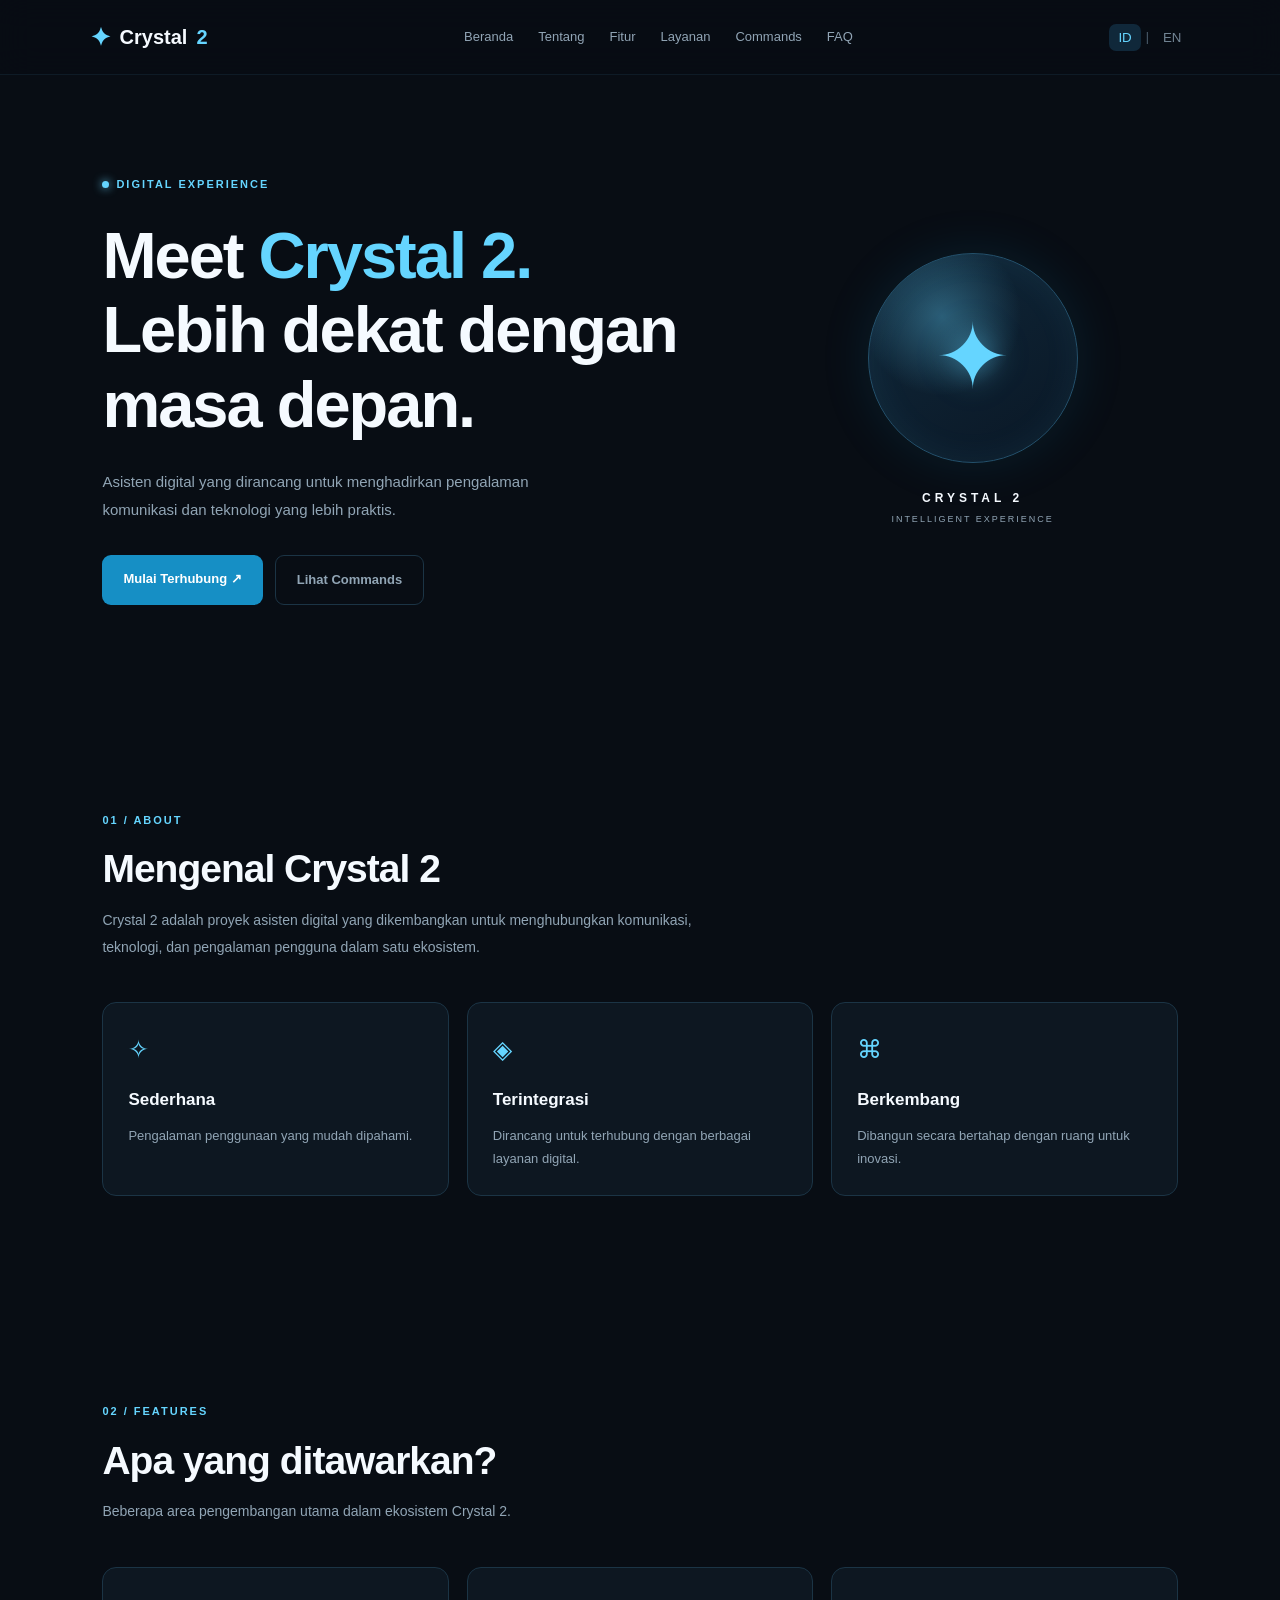
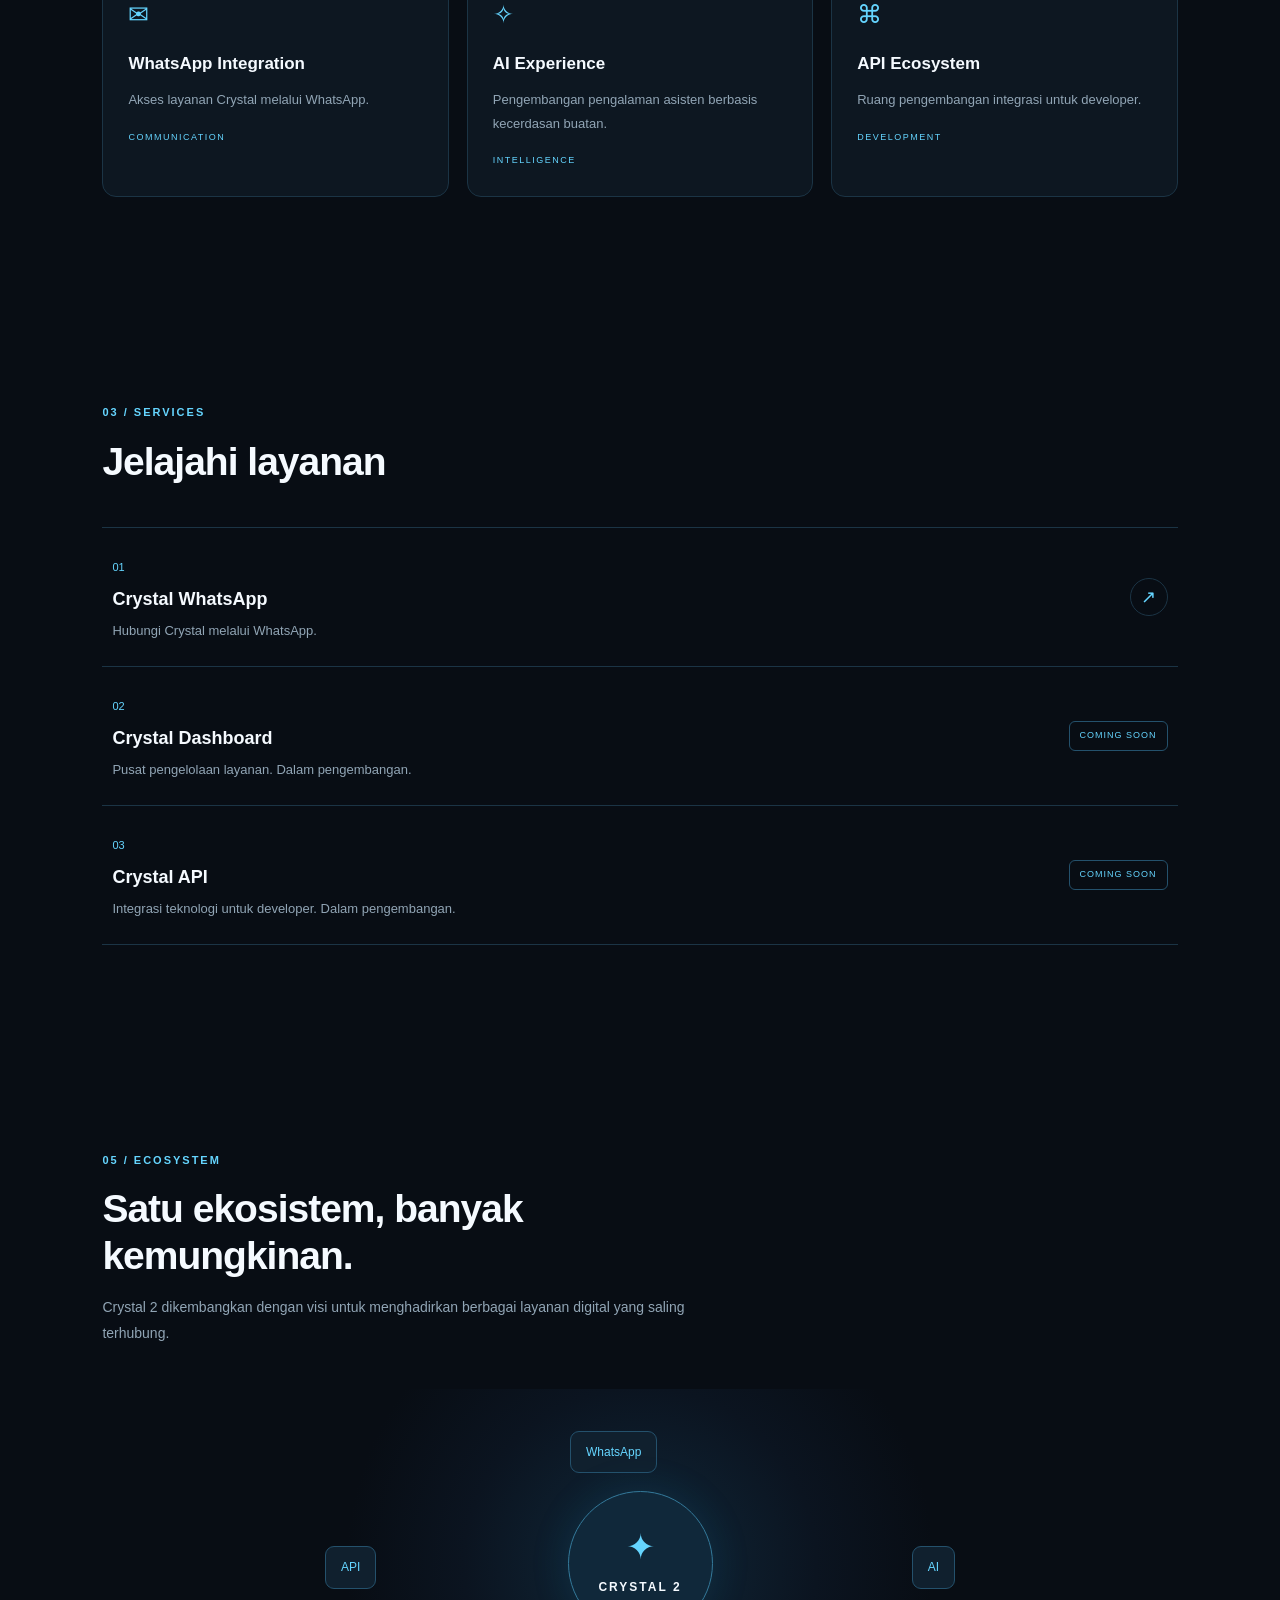
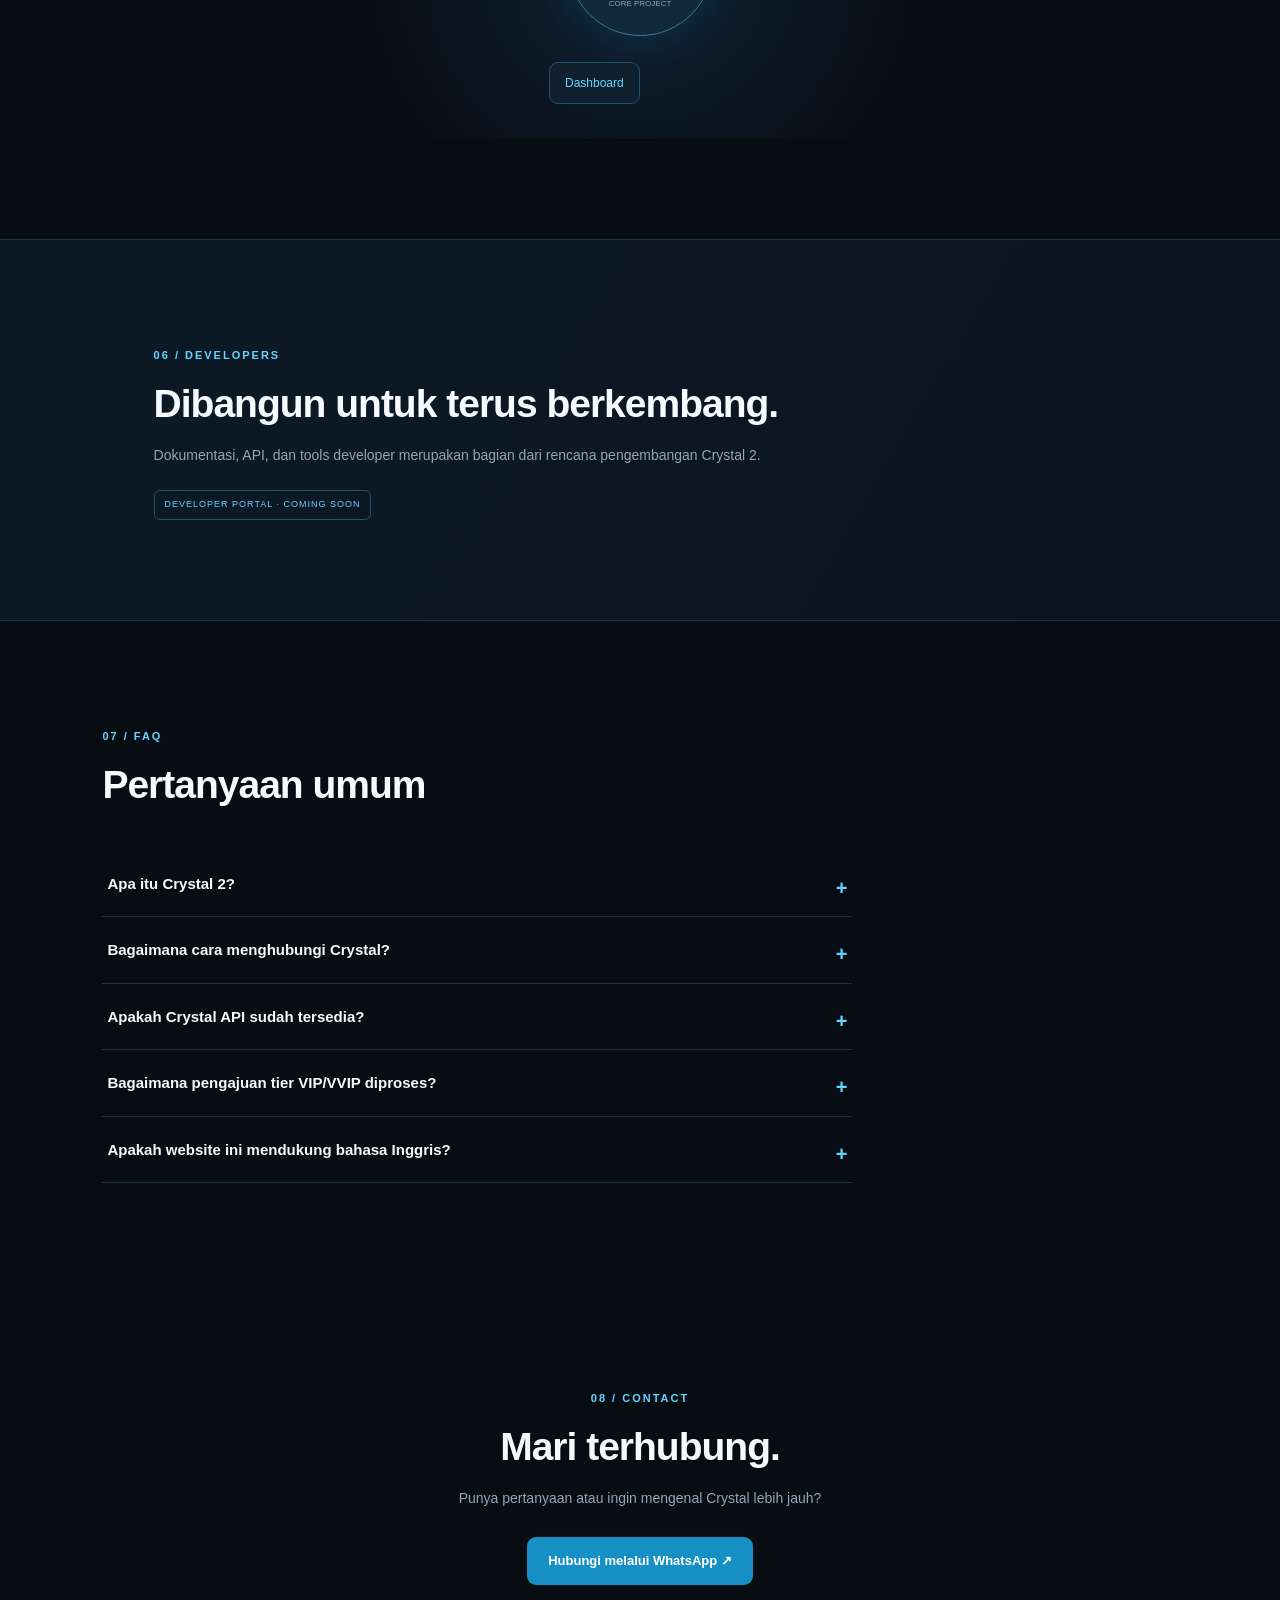
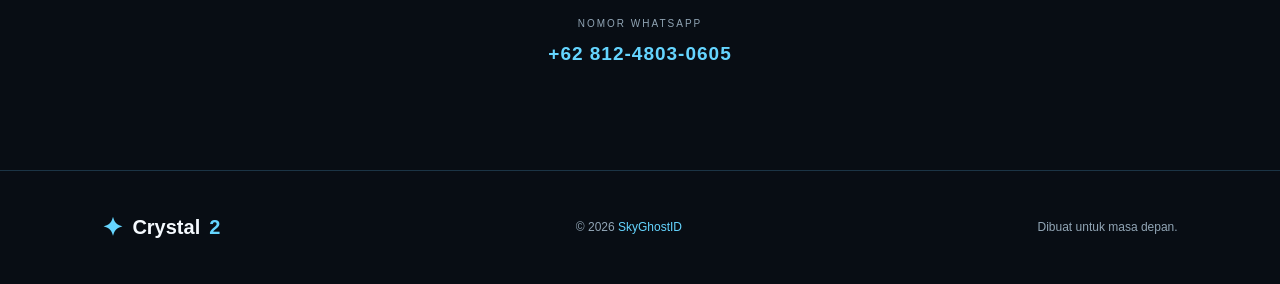
==== index.html @ eb474c0d "Update index.html" ====
<!DOCTYPE html>
<html lang="id">
<head>
  <meta charset="UTF-8">
  <meta name="viewport" content="width=device-width, initial-scale=1.0">
  <meta name="theme-color" content="#080d14">
  <title>Crystal 2 | Intelligent Digital Experience</title>
  <meta name="description" content="Crystal 2, your intelligent digital companion. Explore commands, services, and connect through WhatsApp.">
  <link rel="icon" href="favicon.ico">
  <link rel="stylesheet" href="style.css">
    <link rel="stylesheet" href="../style.css">
</head>
<body>
  <!-- NAVIGATION -->
  <header class="navbar">
    <a href="#home" class="brand">
      <span class="brand-icon">✦</span>
      Crystal<span class="blue">2</span>
    </a>

    <nav class="nav-links" id="navLinks">
      <a href="#home" data-id="Beranda" data-en="Home">Beranda</a>
      <a href="#about" data-id="Tentang" data-en="About">Tentang</a>
      <a href="#features" data-id="Fitur" data-en="Features">Fitur</a>
      <a href="#services" data-id="Layanan" data-en="Services">Layanan</a>
      <a href="/cc" data-id="Commands" data-en="Commands">Commands</a>
      <a href="#faq" data-id="FAQ" data-en="FAQ">FAQ</a>
    </nav>

    <div class="nav-actions">
      <div class="language" aria-label="Language selector">
        <button id="idBtn" class="active" onclick="setLanguage('id')">ID</button>
        <span>|</span>
        <button id="enBtn" onclick="setLanguage('en')">EN</button>
      </div>
      <button class="menu-toggle" id="menuToggle" aria-label="Toggle navigation" aria-expanded="false">☰</button>
    </div>
  </header>

  <main>
    <!-- HERO -->
    <section class="hero section" id="home">
      <div class="hero-content">
        <div class="eyebrow"><span class="pulse"></span>DIGITAL EXPERIENCE</div>
        <h1>Meet <span class="blue">Crystal 2.</span><br>
          <span data-id="Lebih dekat dengan masa depan." data-en="Closer to the future.">Lebih dekat dengan masa depan.</span>
        </h1>
        <p class="hero-description"
           data-id="Asisten digital yang dirancang untuk menghadirkan pengalaman komunikasi dan teknologi yang lebih praktis."
           data-en="A digital assistant designed to make communication and technology more accessible.">
          Asisten digital yang dirancang untuk menghadirkan pengalaman komunikasi dan teknologi yang lebih praktis.
        </p>
        <div class="hero-actions">
          <a href="https://wa.me/6281248030605" class="btn btn-primary" target="_blank" rel="noopener noreferrer"
             data-id="Mulai Terhubung ↗" data-en="Get Connected ↗">Mulai Terhubung ↗</a>
          <a href="/cc" class="btn btn-secondary" data-id="Lihat Commands" data-en="Explore Commands">Lihat Commands</a>
        </div>
      </div>
      <div class="hero-visual">
        <div class="crystal-orb"><span>✦</span></div>
        <div class="orb-label"><strong>CRYSTAL 2</strong><span>INTELLIGENT EXPERIENCE</span></div>
      </div>
    </section>

    <!-- ABOUT -->
    <section class="section" id="about">
      <div class="section-heading">
        <span class="eyebrow">01 / ABOUT</span>
        <h2 data-id="Mengenal Crystal 2" data-en="About Crystal 2">Mengenal Crystal 2</h2>
        <p data-id="Crystal 2 adalah proyek asisten digital yang dikembangkan untuk menghubungkan komunikasi, teknologi, dan pengalaman pengguna dalam satu ekosistem."
           data-en="Crystal 2 is a digital assistant project designed to connect communication, technology, and user experience in one ecosystem.">
          Crystal 2 adalah proyek asisten digital yang dikembangkan untuk menghubungkan komunikasi, teknologi, dan pengalaman pengguna dalam satu ekosistem.
        </p>
      </div>
      <div class="about-grid">
        <article class="info-card"><span class="card-icon">✧</span><h3 data-id="Sederhana" data-en="Simple">Sederhana</h3>
          <p data-id="Pengalaman penggunaan yang mudah dipahami." data-en="An experience that is easy to understand.">Pengalaman penggunaan yang mudah dipahami.</p></article>
        <article class="info-card"><span class="card-icon">◈</span><h3 data-id="Terintegrasi" data-en="Connected">Terintegrasi</h3>
          <p data-id="Dirancang untuk terhubung dengan berbagai layanan digital." data-en="Designed to connect with different digital services.">Dirancang untuk terhubung dengan berbagai layanan digital.</p></article>
        <article class="info-card"><span class="card-icon">⌘</span><h3 data-id="Berkembang" data-en="Evolving">Berkembang</h3>
          <p data-id="Dibangun secara bertahap dengan ruang untuk inovasi." data-en="Built progressively with room for innovation.">Dibangun secara bertahap dengan ruang untuk inovasi.</p></article>
      </div>
    </section>

    <!-- FEATURES -->
    <section class="section" id="features">
      <div class="section-heading">
        <span class="eyebrow">02 / FEATURES</span>
        <h2 data-id="Apa yang ditawarkan?" data-en="What does it offer?">Apa yang ditawarkan?</h2>
        <p data-id="Beberapa area pengembangan utama dalam ekosistem Crystal 2."
           data-en="The main development areas of the Crystal 2 ecosystem.">Beberapa area pengembangan utama dalam ekosistem Crystal 2.</p>
      </div>
      <div class="feature-grid">
        <article class="feature-card"><span class="card-icon">✉</span><h3>WhatsApp Integration</h3>
          <p data-id="Akses layanan Crystal melalui WhatsApp." data-en="Access Crystal services through WhatsApp.">Akses layanan Crystal melalui WhatsApp.</p><span class="tag">COMMUNICATION</span></article>
        <article class="feature-card"><span class="card-icon">✧</span><h3>AI Experience</h3>
          <p data-id="Pengembangan pengalaman asisten berbasis kecerdasan buatan."
             data-en="Development of AI-powered assistant experiences.">Pengembangan pengalaman asisten berbasis kecerdasan buatan.</p><span class="tag">INTELLIGENCE</span></article>
        <article class="feature-card"><span class="card-icon">⌘</span><h3>API Ecosystem</h3>
          <p data-id="Ruang pengembangan integrasi untuk developer." data-en="Integration development opportunities for developers.">Ruang pengembangan integrasi untuk developer.</p><span class="tag">DEVELOPMENT</span></article>
      </div>
    </section>

    <!-- SERVICES -->
    <section class="section" id="services">
      <div class="section-heading"><span class="eyebrow">03 / SERVICES</span>
        <h2 data-id="Jelajahi layanan" data-en="Explore services">Jelajahi layanan</h2></div>
      <div class="service-list">
        <article class="service-item"><div><span class="service-number">01</span><h3>Crystal WhatsApp</h3>
          <p data-id="Hubungi Crystal melalui WhatsApp." data-en="Connect with Crystal through WhatsApp.">Hubungi Crystal melalui WhatsApp.</p></div>
          <a href="https://wa.me/6281248030605" target="_blank" rel="noopener noreferrer" class="service-link" aria-label="Open WhatsApp">↗</a></article>
        <article class="service-item"><div><span class="service-number">02</span><h3>Crystal Dashboard</h3>
          <p data-id="Pusat pengelolaan layanan. Dalam pengembangan." data-en="A service management center. In development.">Pusat pengelolaan layanan. Dalam pengembangan.</p></div><span class="coming-soon">COMING SOON</span></article>
        <article class="service-item"><div><span class="service-number">03</span><h3>Crystal API</h3>
          <p data-id="Integrasi teknologi untuk developer. Dalam pengembangan." data-en="Technology integrations for developers. In development.">Integrasi teknologi untuk developer. Dalam pengembangan.</p></div><span class="coming-soon">COMING SOON</span></article>
      </div>
    </section>



    <!-- ECOSYSTEM -->
    <section class="section ecosystem" id="ecosystem">
      <div class="section-heading">
        <span class="eyebrow">05 / ECOSYSTEM</span>
        <h2 data-id="Satu ekosistem, banyak kemungkinan." data-en="One ecosystem, many possibilities.">Satu ekosistem, banyak kemungkinan.</h2>
        <p data-id="Crystal 2 dikembangkan dengan visi untuk menghadirkan berbagai layanan digital yang saling terhubung."
           data-en="Crystal 2 is being developed with a vision of bringing connected digital services together.">
          Crystal 2 dikembangkan dengan visi untuk menghadirkan berbagai layanan digital yang saling terhubung.
        </p>
      </div>
      <div class="ecosystem-panel">
        <div class="eco-center"><span>✦</span><strong>CRYSTAL 2</strong><small>CORE PROJECT</small></div>
        <div class="eco-node node-one">WhatsApp</div><div class="eco-node node-two">AI</div>
        <div class="eco-node node-three">Dashboard</div><div class="eco-node node-four">API</div>
      </div>
    </section>

    <!-- DEVELOPER -->
    <section class="section developer" id="developer">
      <div class="developer-content">
        <span class="eyebrow">06 / DEVELOPERS</span>
        <h2 data-id="Dibangun untuk terus berkembang." data-en="Built to keep evolving.">Dibangun untuk terus berkembang.</h2>
        <p data-id="Dokumentasi, API, dan tools developer merupakan bagian dari rencana pengembangan Crystal 2."
           data-en="Documentation, APIs, and developer tools are part of the Crystal 2 development roadmap.">
          Dokumentasi, API, dan tools developer merupakan bagian dari rencana pengembangan Crystal 2.
        </p>
        <span class="coming-soon">DEVELOPER PORTAL · COMING SOON</span>
      </div>
    </section>

    <!-- FAQ -->
    <section class="section" id="faq">
      <div class="section-heading"><span class="eyebrow">07 / FAQ</span>
        <h2 data-id="Pertanyaan umum" data-en="Frequently asked questions">Pertanyaan umum</h2></div>
      <div class="faq-list">
        <details class="faq-item"><summary data-id="Apa itu Crystal 2?" data-en="What is Crystal 2?">Apa itu Crystal 2?</summary>
          <p data-id="Crystal 2 adalah proyek asisten digital dan ekosistem teknologi yang sedang dikembangkan."
             data-en="Crystal 2 is a digital assistant and technology ecosystem project currently in development.">Crystal 2 adalah proyek asisten digital dan ekosistem teknologi yang sedang dikembangkan.</p></details>
        <details class="faq-item"><summary data-id="Bagaimana cara menghubungi Crystal?" data-en="How do I contact Crystal?">Bagaimana cara menghubungi Crystal?</summary>
          <p data-id="Kamu dapat menggunakan tombol WhatsApp pada halaman ini atau menghubungi nomor yang tersedia."
             data-en="You can use the WhatsApp button on this page or contact the number provided.">Kamu dapat menggunakan tombol WhatsApp pada halaman ini atau menghubungi nomor yang tersedia.</p></details>
        <details class="faq-item"><summary data-id="Apakah Crystal API sudah tersedia?" data-en="Is Crystal API available yet?">Apakah Crystal API sudah tersedia?</summary>
          <p data-id="Belum. API dan developer portal masih menjadi bagian dari roadmap pengembangan."
             data-en="Not yet. The API and developer portal are still part of the development roadmap.">Belum. API dan developer portal masih menjadi bagian dari roadmap pengembangan.</p></details>
        <details class="faq-item"><summary data-id="Bagaimana pengajuan tier VIP/VVIP diproses?" data-en="How are VIP/VVIP tier applications processed?">Bagaimana pengajuan tier VIP/VVIP diproses?</summary>
          <p data-id="Pengajuan akan menunggu tinjauan Owner. Persetujuan otomatis baru dapat digunakan setelah API dan ekosistem pembayaran tersedia dan terintegrasi."
             data-en="Applications wait for Owner review. Automatic approval can only be used once the API and payment ecosystem are available and integrated.">
            Pengajuan akan menunggu tinjauan Owner. Persetujuan otomatis baru dapat digunakan setelah API dan ekosistem pembayaran tersedia dan terintegrasi.</p></details>
        <details class="faq-item"><summary data-id="Apakah website ini mendukung bahasa Inggris?" data-en="Does this website support English?">Apakah website ini mendukung bahasa Inggris?</summary>
          <p data-id="Ya. Gunakan tombol ID dan EN di bagian navigasi untuk mengganti bahasa."
             data-en="Yes. Use the ID and EN buttons in the navigation to switch languages.">Ya. Gunakan tombol ID dan EN di bagian navigasi untuk mengganti bahasa.</p></details>
      </div>
    </section>

    <!-- CONTACT -->
    <section class="section contact" id="contact">
      <span class="eyebrow">08 / CONTACT</span>
      <h2 data-id="Mari terhubung." data-en="Let's connect.">Mari terhubung.</h2>
      <p data-id="Punya pertanyaan atau ingin mengenal Crystal lebih jauh?" data-en="Have questions or want to learn more about Crystal?">Punya pertanyaan atau ingin mengenal Crystal lebih jauh?</p>
      <a href="https://wa.me/6281248030605" class="btn btn-primary" target="_blank" rel="noopener noreferrer"
         data-id="Hubungi melalui WhatsApp ↗" data-en="Contact via WhatsApp ↗">Hubungi melalui WhatsApp ↗</a>
      <div class="contact-number"><small data-id="NOMOR WHATSAPP" data-en="WHATSAPP NUMBER">NOMOR WHATSAPP</small><strong>+62 812-4803-0605</strong></div>
    </section>
  </main>

  <!-- FOOTER -->
  <footer class="footer">
    <a href="#home" class="brand"><span class="brand-icon">✦</span>Crystal<span class="blue">2</span></a>
    <p>© 2026 <a href="https://hostinginzel.my.id" target="_blank" rel="noopener noreferrer">SkyGhostID</a></p>
    <span data-id="Dibuat untuk masa depan." data-en="Built for the future.">Dibuat untuk masa depan.</span>
  </footer>

  <div class="toast" id="copyToast" role="status" aria-live="polite"></div>
  <script src="script.js"></script>
  <script src="../script.js"></script>
</body>
</html>
---- style.css ----
:root {
  --bg: #080d14;
  --surface: #0d1721;
  --surface-light: #10283a;
  --blue: #65d5ff;
  --blue-main: #168fc5;
  --text: #f5faff;
  --muted: #91a5b5;
  --border: #1b3445;
}

* { margin: 0; padding: 0; box-sizing: border-box; scroll-behavior: smooth; }
body { font-family: Arial, sans-serif; background: var(--bg); color: var(--text); line-height: 1.7; }
a { color: inherit; text-decoration: none; }
button { font-family: inherit; }

/* NAVBAR */
.navbar { position: sticky; top: 0; z-index: 100; min-height: 75px; padding: 15px 7%; display: flex; align-items: center; justify-content: space-between; gap: 20px; background: rgba(8, 13, 20, .92); backdrop-filter: blur(16px); border-bottom: 1px solid rgba(101, 213, 255, .08); }
.brand { display: inline-flex; align-items: center; gap: 9px; font-size: 20px; font-weight: bold; white-space: nowrap; }
.brand-icon { color: var(--blue); font-size: 25px; }
.blue { color: var(--blue); }
.nav-links { display: flex; align-items: center; gap: 25px; }
.nav-links a { color: var(--muted); font-size: 13px; transition: .2s; }
.nav-links a:hover { color: var(--blue); }
.nav-actions { display: flex; align-items: center; gap: 15px; }
.language { display: flex; align-items: center; gap: 5px; color: #526575; font-size: 12px; }
.language button { border: 0; padding: 6px 9px; border-radius: 7px; background: transparent; color: #718493; cursor: pointer; }
.language button.active { background: var(--surface-light); color: var(--blue); }
.menu-toggle { display: none; border: 1px solid var(--border); background: var(--surface); color: var(--blue); padding: 7px 11px; border-radius: 8px; cursor: pointer; }

/* COMMON */
.section { padding: 100px 8%; max-width: 1400px; margin: auto; }
.eyebrow { color: var(--blue); font-size: 11px; font-weight: bold; letter-spacing: 2px; }
.section-heading { max-width: 650px; margin-bottom: 42px; }
.section-heading h2, .developer h2, .contact h2 { font-size: clamp(27px, 4vw, 39px); line-height: 1.2; margin: 14px 0; letter-spacing: -1px; }
.section-heading p, .developer p, .contact p { color: var(--muted); font-size: 14px; line-height: 1.9; }

/* HERO */
.hero { min-height: 620px; display: grid; grid-template-columns: 1.2fr .8fr; align-items: center; gap: 50px; }
.hero-content { max-width: 650px; }
.hero h1 { font-size: clamp(36px, 5.5vw, 65px); line-height: 1.15; letter-spacing: -2px; margin: 25px 0; }
.hero-description { color: var(--muted); font-size: 15px; max-width: 500px; line-height: 1.9; }
.pulse { display: inline-block; width: 7px; height: 7px; border-radius: 50%; background: var(--blue); margin-right: 7px; box-shadow: 0 0 10px var(--blue); }
.hero-actions { display: flex; flex-wrap: wrap; gap: 12px; margin-top: 30px; }
.btn { display: inline-block; padding: 13px 21px; border-radius: 9px; font-size: 13px; font-weight: bold; transition: .2s; text-align: center; }
.btn-primary { background: var(--blue-main); color: white; }
.btn-primary:hover { background: #20a9e5; transform: translateY(-2px); }
.btn-secondary { border: 1px solid var(--border); color: var(--muted); }
.btn-secondary:hover { border-color: var(--blue); color: var(--blue); }

/* HERO VISUAL */
.hero-visual { display: flex; flex-direction: column; align-items: center; justify-content: center; min-height: 340px; }
.crystal-orb { width: 210px; height: 210px; display: grid; place-items: center; border-radius: 50%; background: radial-gradient(circle at 35% 30%, #65d5ff55, transparent 40%), linear-gradient(145deg, #10283a, #0a1725); border: 1px solid #24516c; box-shadow: 0 0 50px #168fc522, inset 0 0 35px #65d5ff11; }
.crystal-orb span { color: var(--blue); font-size: 90px; text-shadow: 0 0 30px #65d5ff88; }
.orb-label { display: flex; flex-direction: column; text-align: center; margin-top: 25px; gap: 4px; }
.orb-label strong { letter-spacing: 4px; font-size: 12px; }
.orb-label span { color: var(--muted); font-size: 9px; letter-spacing: 2px; }

/* CARDS */
.about-grid, .feature-grid { display: grid; grid-template-columns: repeat(3, 1fr); gap: 18px; }
.info-card, .feature-card { background: var(--surface); border: 1px solid var(--border); border-radius: 14px; padding: 25px; transition: .25s; }
.info-card:hover, .feature-card:hover { transform: translateY(-4px); border-color: #34799a; }
.card-icon { display: inline-block; color: var(--blue); font-size: 25px; margin-bottom: 15px; }
.info-card h3, .feature-card h3 { font-size: 17px; margin-bottom: 9px; }
.info-card p, .feature-card p { color: var(--muted); font-size: 13px; line-height: 1.8; }
.tag { display: inline-block; margin-top: 18px; color: var(--blue); font-size: 9px; letter-spacing: 1.5px; }

/* SERVICES */
.service-list { border-top: 1px solid var(--border); }
.service-item { display: flex; justify-content: space-between; align-items: center; gap: 20px; padding: 24px 10px; border-bottom: 1px solid var(--border); }
.service-number { color: var(--blue); font-size: 11px; }
.service-item h3 { font-size: 18px; margin: 5px 0; }
.service-item p { color: var(--muted); font-size: 13px; }
.service-link { width: 38px; height: 38px; display: grid; place-items: center; border: 1px solid var(--border); border-radius: 50%; color: var(--blue); font-size: 18px; }
.coming-soon { color: var(--blue); border: 1px solid #24516c; border-radius: 6px; padding: 6px 10px; font-size: 9px; letter-spacing: 1px; white-space: nowrap; }

/* ECOSYSTEM */
.ecosystem-panel { position: relative; min-height: 350px; max-width: 700px; margin: 0 auto; display: flex; align-items: center; justify-content: center; background: radial-gradient(circle, #10283a 0%, #0b1420 45%, transparent 75%); }
.eco-center { width: 145px; height: 145px; border-radius: 50%; border: 1px solid #34799a; background: #10283a; display: flex; align-items: center; justify-content: center; flex-direction: column; box-shadow: 0 0 40px #168fc522; z-index: 2; }
.eco-center span { color: var(--blue); font-size: 35px; }
.eco-center strong { font-size: 12px; letter-spacing: 2px; }
.eco-center small { font-size: 8px; color: var(--muted); }
.eco-node { position: absolute; background: #10202e; border: 1px solid #24516c; color: var(--blue); border-radius: 9px; padding: 10px 15px; font-size: 12px; }
.node-one { top: 12%; left: 40%; } .node-two { top: 45%; right: 5%; } .node-three { bottom: 10%; left: 37%; } .node-four { top: 45%; left: 5%; }

/* DEVELOPER */
.developer { background: linear-gradient(120deg, #0d1a26, #0b1420); border-top: 1px solid var(--border); border-bottom: 1px solid var(--border); max-width: none; padding-left: 12%; padding-right: 12%; }
.developer-content { max-width: 650px; }
.developer .coming-soon { display: inline-block; margin-top: 22px; }

/* FAQ */
.faq-list { max-width: 750px; }
.faq-item { border-bottom: 1px solid var(--border); padding: 20px 5px; }
.faq-item summary { cursor: pointer; font-size: 15px; font-weight: bold; list-style: none; }
.faq-item summary::-webkit-details-marker { display: none; }
.faq-item summary::after { content: "+"; float: right; color: var(--blue); font-size: 20px; }
.faq-item[open] summary::after { content: "−"; }
.faq-item p { color: var(--muted); font-size: 13px; line-height: 1.8; padding-top: 15px; }

/* CONTACT */
.contact { text-align: center; max-width: 750px; }
.contact p { margin-bottom: 25px; }
.contact-number { display: flex; flex-direction: column; gap: 6px; margin-top: 30px; }
.contact-number small { color: var(--muted); font-size: 10px; letter-spacing: 2px; }
.contact-number strong { color: var(--blue); font-size: 19px; letter-spacing: 1px; }

/* FOOTER */
.footer { padding: 35px 8%; border-top: 1px solid var(--border); display: flex; align-items: center; justify-content: space-between; gap: 20px; flex-wrap: wrap; }
.footer p, .footer > span { color: var(--muted); font-size: 12px; }
.footer p a { color: var(--blue); }

/* RESPONSIVE */
@media (max-width: 850px) {
  .navbar { padding: 15px 5%; }
  .nav-links { gap: 13px; }
  .nav-links a { font-size: 11px; }
  .hero { gap: 20px; }
}
@media (max-width: 680px) {
  .navbar { min-height: 68px; }
  .menu-toggle { display: block; }
  .nav-links { display: none; position: absolute; top: 68px; left: 0; right: 0; padding: 20px 7%; flex-direction: column; align-items: flex-start; background: #0b1420; border-bottom: 1px solid var(--border); }
  .nav-links.open { display: flex; }
  .nav-links a { font-size: 14px; width: 100%; padding: 7px 0; }
  .hero { grid-template-columns: 1fr; padding-top: 75px; text-align: center; }
  .hero-description { margin: auto; }
  .hero-actions { justify-content: center; }
  .hero-visual { min-height: 260px; }
  .crystal-orb { width: 160px; height: 160px; }
  .crystal-orb span { font-size: 70px; }
  .section { padding: 75px 7%; }
  .about-grid, .feature-grid { grid-template-columns: 1fr; }
  .ecosystem-panel { min-height: 310px; }
  .node-one { top: 8%; left: 34%; } .node-two { right: 0; } .node-three { bottom: 8%; left: 30%; } .node-four { left: 0; }
  .developer { padding-left: 7%; padding-right: 7%; }
  .footer { justify-content: center; text-align: center; flex-direction: column; }
}
@media (max-width: 380px) {
  .brand { font-size: 17px; }
  .language button { padding: 5px; }
  .nav-actions { gap: 8px; }
  .eco-node { font-size: 10px; padding: 8px; }
}


/* COMMAND CENTER */
.commands-section {
  border-top: 1px solid rgba(101, 213, 255, .06);
}

.command-intro {
  display: flex;
  align-items: center;
  justify-content: space-between;
  gap: 24px;
  padding: 28px;
  margin-bottom: 24px;
  border: 1px solid #24516c;
  border-radius: 16px;
  background: radial-gradient(circle at 90% 10%, #168fc522, transparent 38%), var(--surface);
}

.command-kicker,
.command-category {
  color: var(--blue);
  font-size: 9px;
  font-weight: bold;
  letter-spacing: 1.7px;
}

.command-intro h3 {
  font-size: 22px;
  margin: 8px 0;
}

.command-intro p {
  color: var(--muted);
  font-size: 13px;
  max-width: 620px;
}

.copy-command {
  display: inline-flex;
  align-items: center;
  justify-content: center;
  gap: 10px;
  flex-shrink: 0;
  padding: 9px 12px;
  border: 1px solid #24516c;
  border-radius: 8px;
  background: #10283a;
  color: var(--blue);
  font-size: 11px;
  cursor: pointer;
  transition: .2s;
}

.copy-command:hover {
  border-color: var(--blue);
  background: #15364c;
}

.copy-command code {
  color: var(--text);
  font-size: 13px;
}

.command-toolbar {
  display: flex;
  align-items: center;
  justify-content: space-between;
  gap: 18px;
  margin-bottom: 22px;
}

.command-filters {
  display: flex;
  flex-wrap: wrap;
  gap: 8px;
}

.filter-btn {
  padding: 8px 13px;
  border: 1px solid var(--border);
  border-radius: 20px;
  background: transparent;
  color: var(--muted);
  font-size: 11px;
  cursor: pointer;
  transition: .2s;
}

.filter-btn:hover,
.filter-btn.active {
  border-color: #34799a;
  background: #10283a;
  color: var(--blue);
}

.command-search input {
  width: 205px;
  padding: 10px 13px;
  border: 1px solid var(--border);
  border-radius: 9px;
  outline: none;
  background: var(--surface);
  color: var(--text);
  font: inherit;
  font-size: 12px;
}

.command-search input:focus {
  border-color: var(--blue-main);
}

.command-search input::placeholder {
  color: #718493;
}

.command-grid {
  display: grid;
  grid-template-columns: repeat(2, minmax(0, 1fr));
  gap: 18px;
}

.command-card {
  min-width: 0;
  padding: 23px;
  border: 1px solid var(--border);
  border-radius: 14px;
  background: var(--surface);
  transition: .2s;
}

.command-card:hover {
  border-color: #34799a;
  transform: translateY(-3px);
}

.command-card[hidden] {
  display: none !important;
}

.command-card-top {
  display: flex;
  align-items: center;
  justify-content: space-between;
  margin-bottom: 12px;
}

.command-symbol {
  color: var(--blue);
  font-size: 22px;
}

.command-card h3 {
  margin-bottom: 7px;
  font-size: 17px;
}

.command-card > p {
  min-height: 44px;
  color: var(--muted);
  font-size: 12px;
  line-height: 1.8;
}

.command-list {
  display: grid;
  gap: 7px;
  margin-top: 18px;
}

.command-line {
  display: flex;
  align-items: center;
  justify-content: space-between;
  gap: 10px;
  padding: 8px 10px;
  border: 1px solid rgba(101, 213, 255, .08);
  border-radius: 7px;
  background: #09121b;
}

.command-line code {
  min-width: 0;
  overflow-wrap: anywhere;
  color: #d9f5ff;
  font-size: 11px;
}

.command-line .copy-command {
  padding: 5px 8px;
  font-size: 10px;
}

.approval-note {
  margin-top: 18px;
  padding: 14px;
  border: 1px solid #24516c;
  border-radius: 9px;
  background: #0b1d2b;
}

.approval-note strong {
  color: var(--blue);
  font-size: 12px;
}

.approval-note p,
.command-footnote {
  display: block;
  margin-top: 6px;
  color: var(--muted);
  font-size: 11px;
  line-height: 1.8;
}

.status-pills {
  display: flex;
  flex-wrap: wrap;
  gap: 6px;
  margin-top: 11px;
}

.status-pills span {
  padding: 4px 7px;
  border: 1px solid var(--border);
  border-radius: 5px;
  color: #b8d7e6;
  font-size: 8px;
  letter-spacing: 1px;
}

.text-link {
  display: inline-block;
  margin-top: 17px;
  color: var(--blue);
  font-size: 11px;
}

.no-results {
  padding: 25px;
  color: var(--muted);
  text-align: center;
}

.no-results[hidden] {
  display: none;
}

.command-disclaimer {
  display: flex;
  align-items: flex-start;
  gap: 10px;
  max-width: 850px;
  margin: 24px auto 0;
  padding: 14px 16px;
  border: 1px solid var(--border);
  border-radius: 9px;
  background: rgba(13, 23, 33, .7);
}

.command-disclaimer .pulse {
  flex-shrink: 0;
  margin-top: 7px;
}

.command-disclaimer p {
  color: var(--muted);
  font-size: 11px;
  line-height: 1.8;
}

.toast {
  position: fixed;
  z-index: 200;
  left: 50%;
  bottom: 24px;
  max-width: calc(100% - 32px);
  padding: 11px 16px;
  border: 1px solid #34799a;
  border-radius: 9px;
  background: #10283a;
  color: var(--text);
  font-size: 12px;
  opacity: 0;
  pointer-events: none;
  transform: translate(-50%, 12px);
  transition: .2s;
}

.toast.show {
  opacity: 1;
  transform: translate(-50%, 0);
}

.sr-only {
  position: absolute;
  width: 1px;
  height: 1px;
  padding: 0;
  margin: -1px;
  overflow: hidden;
  clip: rect(0, 0, 0, 0);
  white-space: nowrap;
  border: 0;
}

/* RESPONSIVE COMMAND CENTER */
@media (max-width: 850px) {
  .command-toolbar {
    align-items: flex-start;
    flex-direction: column;
  }

  .command-search,
  .command-search input {
    width: 100%;
  }
}

@media (max-width: 680px) {
  .command-intro {
    align-items: flex-start;
    flex-direction: column;
    padding: 21px;
  }

  .command-grid {
    grid-template-columns: 1fr;
  }

  .command-card > p {
    min-height: 0;
  }

  .command-filters {
    gap: 6px;
  }

  .filter-btn {
    padding: 7px 10px;
  }
}

@media (prefers-reduced-motion: reduce) {
  *,
  *::before,
  *::after {
    scroll-behavior: auto !important;
    transition-duration: .01ms !important;
    animation-duration: .01ms !important;
  }
}
---- style.css ----
:root {
  --bg: #080d14;
  --surface: #0d1721;
  --surface-light: #10283a;
  --blue: #65d5ff;
  --blue-main: #168fc5;
  --text: #f5faff;
  --muted: #91a5b5;
  --border: #1b3445;
}

* { margin: 0; padding: 0; box-sizing: border-box; scroll-behavior: smooth; }
body { font-family: Arial, sans-serif; background: var(--bg); color: var(--text); line-height: 1.7; }
a { color: inherit; text-decoration: none; }
button { font-family: inherit; }

/* NAVBAR */
.navbar { position: sticky; top: 0; z-index: 100; min-height: 75px; padding: 15px 7%; display: flex; align-items: center; justify-content: space-between; gap: 20px; background: rgba(8, 13, 20, .92); backdrop-filter: blur(16px); border-bottom: 1px solid rgba(101, 213, 255, .08); }
.brand { display: inline-flex; align-items: center; gap: 9px; font-size: 20px; font-weight: bold; white-space: nowrap; }
.brand-icon { color: var(--blue); font-size: 25px; }
.blue { color: var(--blue); }
.nav-links { display: flex; align-items: center; gap: 25px; }
.nav-links a { color: var(--muted); font-size: 13px; transition: .2s; }
.nav-links a:hover { color: var(--blue); }
.nav-actions { display: flex; align-items: center; gap: 15px; }
.language { display: flex; align-items: center; gap: 5px; color: #526575; font-size: 12px; }
.language button { border: 0; padding: 6px 9px; border-radius: 7px; background: transparent; color: #718493; cursor: pointer; }
.language button.active { background: var(--surface-light); color: var(--blue); }
.menu-toggle { display: none; border: 1px solid var(--border); background: var(--surface); color: var(--blue); padding: 7px 11px; border-radius: 8px; cursor: pointer; }

/* COMMON */
.section { padding: 100px 8%; max-width: 1400px; margin: auto; }
.eyebrow { color: var(--blue); font-size: 11px; font-weight: bold; letter-spacing: 2px; }
.section-heading { max-width: 650px; margin-bottom: 42px; }
.section-heading h2, .developer h2, .contact h2 { font-size: clamp(27px, 4vw, 39px); line-height: 1.2; margin: 14px 0; letter-spacing: -1px; }
.section-heading p, .developer p, .contact p { color: var(--muted); font-size: 14px; line-height: 1.9; }

/* HERO */
.hero { min-height: 620px; display: grid; grid-template-columns: 1.2fr .8fr; align-items: center; gap: 50px; }
.hero-content { max-width: 650px; }
.hero h1 { font-size: clamp(36px, 5.5vw, 65px); line-height: 1.15; letter-spacing: -2px; margin: 25px 0; }
.hero-description { color: var(--muted); font-size: 15px; max-width: 500px; line-height: 1.9; }
.pulse { display: inline-block; width: 7px; height: 7px; border-radius: 50%; background: var(--blue); margin-right: 7px; box-shadow: 0 0 10px var(--blue); }
.hero-actions { display: flex; flex-wrap: wrap; gap: 12px; margin-top: 30px; }
.btn { display: inline-block; padding: 13px 21px; border-radius: 9px; font-size: 13px; font-weight: bold; transition: .2s; text-align: center; }
.btn-primary { background: var(--blue-main); color: white; }
.btn-primary:hover { background: #20a9e5; transform: translateY(-2px); }
.btn-secondary { border: 1px solid var(--border); color: var(--muted); }
.btn-secondary:hover { border-color: var(--blue); color: var(--blue); }

/* HERO VISUAL */
.hero-visual { display: flex; flex-direction: column; align-items: center; justify-content: center; min-height: 340px; }
.crystal-orb { width: 210px; height: 210px; display: grid; place-items: center; border-radius: 50%; background: radial-gradient(circle at 35% 30%, #65d5ff55, transparent 40%), linear-gradient(145deg, #10283a, #0a1725); border: 1px solid #24516c; box-shadow: 0 0 50px #168fc522, inset 0 0 35px #65d5ff11; }
.crystal-orb span { color: var(--blue); font-size: 90px; text-shadow: 0 0 30px #65d5ff88; }
.orb-label { display: flex; flex-direction: column; text-align: center; margin-top: 25px; gap: 4px; }
.orb-label strong { letter-spacing: 4px; font-size: 12px; }
.orb-label span { color: var(--muted); font-size: 9px; letter-spacing: 2px; }

/* CARDS */
.about-grid, .feature-grid { display: grid; grid-template-columns: repeat(3, 1fr); gap: 18px; }
.info-card, .feature-card { background: var(--surface); border: 1px solid var(--border); border-radius: 14px; padding: 25px; transition: .25s; }
.info-card:hover, .feature-card:hover { transform: translateY(-4px); border-color: #34799a; }
.card-icon { display: inline-block; color: var(--blue); font-size: 25px; margin-bottom: 15px; }
.info-card h3, .feature-card h3 { font-size: 17px; margin-bottom: 9px; }
.info-card p, .feature-card p { color: var(--muted); font-size: 13px; line-height: 1.8; }
.tag { display: inline-block; margin-top: 18px; color: var(--blue); font-size: 9px; letter-spacing: 1.5px; }

/* SERVICES */
.service-list { border-top: 1px solid var(--border); }
.service-item { display: flex; justify-content: space-between; align-items: center; gap: 20px; padding: 24px 10px; border-bottom: 1px solid var(--border); }
.service-number { color: var(--blue); font-size: 11px; }
.service-item h3 { font-size: 18px; margin: 5px 0; }
.service-item p { color: var(--muted); font-size: 13px; }
.service-link { width: 38px; height: 38px; display: grid; place-items: center; border: 1px solid var(--border); border-radius: 50%; color: var(--blue); font-size: 18px; }
.coming-soon { color: var(--blue); border: 1px solid #24516c; border-radius: 6px; padding: 6px 10px; font-size: 9px; letter-spacing: 1px; white-space: nowrap; }

/* ECOSYSTEM */
.ecosystem-panel { position: relative; min-height: 350px; max-width: 700px; margin: 0 auto; display: flex; align-items: center; justify-content: center; background: radial-gradient(circle, #10283a 0%, #0b1420 45%, transparent 75%); }
.eco-center { width: 145px; height: 145px; border-radius: 50%; border: 1px solid #34799a; background: #10283a; display: flex; align-items: center; justify-content: center; flex-direction: column; box-shadow: 0 0 40px #168fc522; z-index: 2; }
.eco-center span { color: var(--blue); font-size: 35px; }
.eco-center strong { font-size: 12px; letter-spacing: 2px; }
.eco-center small { font-size: 8px; color: var(--muted); }
.eco-node { position: absolute; background: #10202e; border: 1px solid #24516c; color: var(--blue); border-radius: 9px; padding: 10px 15px; font-size: 12px; }
.node-one { top: 12%; left: 40%; } .node-two { top: 45%; right: 5%; } .node-three { bottom: 10%; left: 37%; } .node-four { top: 45%; left: 5%; }

/* DEVELOPER */
.developer { background: linear-gradient(120deg, #0d1a26, #0b1420); border-top: 1px solid var(--border); border-bottom: 1px solid var(--border); max-width: none; padding-left: 12%; padding-right: 12%; }
.developer-content { max-width: 650px; }
.developer .coming-soon { display: inline-block; margin-top: 22px; }

/* FAQ */
.faq-list { max-width: 750px; }
.faq-item { border-bottom: 1px solid var(--border); padding: 20px 5px; }
.faq-item summary { cursor: pointer; font-size: 15px; font-weight: bold; list-style: none; }
.faq-item summary::-webkit-details-marker { display: none; }
.faq-item summary::after { content: "+"; float: right; color: var(--blue); font-size: 20px; }
.faq-item[open] summary::after { content: "−"; }
.faq-item p { color: var(--muted); font-size: 13px; line-height: 1.8; padding-top: 15px; }

/* CONTACT */
.contact { text-align: center; max-width: 750px; }
.contact p { margin-bottom: 25px; }
.contact-number { display: flex; flex-direction: column; gap: 6px; margin-top: 30px; }
.contact-number small { color: var(--muted); font-size: 10px; letter-spacing: 2px; }
.contact-number strong { color: var(--blue); font-size: 19px; letter-spacing: 1px; }

/* FOOTER */
.footer { padding: 35px 8%; border-top: 1px solid var(--border); display: flex; align-items: center; justify-content: space-between; gap: 20px; flex-wrap: wrap; }
.footer p, .footer > span { color: var(--muted); font-size: 12px; }
.footer p a { color: var(--blue); }

/* RESPONSIVE */
@media (max-width: 850px) {
  .navbar { padding: 15px 5%; }
  .nav-links { gap: 13px; }
  .nav-links a { font-size: 11px; }
  .hero { gap: 20px; }
}
@media (max-width: 680px) {
  .navbar { min-height: 68px; }
  .menu-toggle { display: block; }
  .nav-links { display: none; position: absolute; top: 68px; left: 0; right: 0; padding: 20px 7%; flex-direction: column; align-items: flex-start; background: #0b1420; border-bottom: 1px solid var(--border); }
  .nav-links.open { display: flex; }
  .nav-links a { font-size: 14px; width: 100%; padding: 7px 0; }
  .hero { grid-template-columns: 1fr; padding-top: 75px; text-align: center; }
  .hero-description { margin: auto; }
  .hero-actions { justify-content: center; }
  .hero-visual { min-height: 260px; }
  .crystal-orb { width: 160px; height: 160px; }
  .crystal-orb span { font-size: 70px; }
  .section { padding: 75px 7%; }
  .about-grid, .feature-grid { grid-template-columns: 1fr; }
  .ecosystem-panel { min-height: 310px; }
  .node-one { top: 8%; left: 34%; } .node-two { right: 0; } .node-three { bottom: 8%; left: 30%; } .node-four { left: 0; }
  .developer { padding-left: 7%; padding-right: 7%; }
  .footer { justify-content: center; text-align: center; flex-direction: column; }
}
@media (max-width: 380px) {
  .brand { font-size: 17px; }
  .language button { padding: 5px; }
  .nav-actions { gap: 8px; }
  .eco-node { font-size: 10px; padding: 8px; }
}


/* COMMAND CENTER */
.commands-section {
  border-top: 1px solid rgba(101, 213, 255, .06);
}

.command-intro {
  display: flex;
  align-items: center;
  justify-content: space-between;
  gap: 24px;
  padding: 28px;
  margin-bottom: 24px;
  border: 1px solid #24516c;
  border-radius: 16px;
  background: radial-gradient(circle at 90% 10%, #168fc522, transparent 38%), var(--surface);
}

.command-kicker,
.command-category {
  color: var(--blue);
  font-size: 9px;
  font-weight: bold;
  letter-spacing: 1.7px;
}

.command-intro h3 {
  font-size: 22px;
  margin: 8px 0;
}

.command-intro p {
  color: var(--muted);
  font-size: 13px;
  max-width: 620px;
}

.copy-command {
  display: inline-flex;
  align-items: center;
  justify-content: center;
  gap: 10px;
  flex-shrink: 0;
  padding: 9px 12px;
  border: 1px solid #24516c;
  border-radius: 8px;
  background: #10283a;
  color: var(--blue);
  font-size: 11px;
  cursor: pointer;
  transition: .2s;
}

.copy-command:hover {
  border-color: var(--blue);
  background: #15364c;
}

.copy-command code {
  color: var(--text);
  font-size: 13px;
}

.command-toolbar {
  display: flex;
  align-items: center;
  justify-content: space-between;
  gap: 18px;
  margin-bottom: 22px;
}

.command-filters {
  display: flex;
  flex-wrap: wrap;
  gap: 8px;
}

.filter-btn {
  padding: 8px 13px;
  border: 1px solid var(--border);
  border-radius: 20px;
  background: transparent;
  color: var(--muted);
  font-size: 11px;
  cursor: pointer;
  transition: .2s;
}

.filter-btn:hover,
.filter-btn.active {
  border-color: #34799a;
  background: #10283a;
  color: var(--blue);
}

.command-search input {
  width: 205px;
  padding: 10px 13px;
  border: 1px solid var(--border);
  border-radius: 9px;
  outline: none;
  background: var(--surface);
  color: var(--text);
  font: inherit;
  font-size: 12px;
}

.command-search input:focus {
  border-color: var(--blue-main);
}

.command-search input::placeholder {
  color: #718493;
}

.command-grid {
  display: grid;
  grid-template-columns: repeat(2, minmax(0, 1fr));
  gap: 18px;
}

.command-card {
  min-width: 0;
  padding: 23px;
  border: 1px solid var(--border);
  border-radius: 14px;
  background: var(--surface);
  transition: .2s;
}

.command-card:hover {
  border-color: #34799a;
  transform: translateY(-3px);
}

.command-card[hidden] {
  display: none !important;
}

.command-card-top {
  display: flex;
  align-items: center;
  justify-content: space-between;
  margin-bottom: 12px;
}

.command-symbol {
  color: var(--blue);
  font-size: 22px;
}

.command-card h3 {
  margin-bottom: 7px;
  font-size: 17px;
}

.command-card > p {
  min-height: 44px;
  color: var(--muted);
  font-size: 12px;
  line-height: 1.8;
}

.command-list {
  display: grid;
  gap: 7px;
  margin-top: 18px;
}

.command-line {
  display: flex;
  align-items: center;
  justify-content: space-between;
  gap: 10px;
  padding: 8px 10px;
  border: 1px solid rgba(101, 213, 255, .08);
  border-radius: 7px;
  background: #09121b;
}

.command-line code {
  min-width: 0;
  overflow-wrap: anywhere;
  color: #d9f5ff;
  font-size: 11px;
}

.command-line .copy-command {
  padding: 5px 8px;
  font-size: 10px;
}

.approval-note {
  margin-top: 18px;
  padding: 14px;
  border: 1px solid #24516c;
  border-radius: 9px;
  background: #0b1d2b;
}

.approval-note strong {
  color: var(--blue);
  font-size: 12px;
}

.approval-note p,
.command-footnote {
  display: block;
  margin-top: 6px;
  color: var(--muted);
  font-size: 11px;
  line-height: 1.8;
}

.status-pills {
  display: flex;
  flex-wrap: wrap;
  gap: 6px;
  margin-top: 11px;
}

.status-pills span {
  padding: 4px 7px;
  border: 1px solid var(--border);
  border-radius: 5px;
  color: #b8d7e6;
  font-size: 8px;
  letter-spacing: 1px;
}

.text-link {
  display: inline-block;
  margin-top: 17px;
  color: var(--blue);
  font-size: 11px;
}

.no-results {
  padding: 25px;
  color: var(--muted);
  text-align: center;
}

.no-results[hidden] {
  display: none;
}

.command-disclaimer {
  display: flex;
  align-items: flex-start;
  gap: 10px;
  max-width: 850px;
  margin: 24px auto 0;
  padding: 14px 16px;
  border: 1px solid var(--border);
  border-radius: 9px;
  background: rgba(13, 23, 33, .7);
}

.command-disclaimer .pulse {
  flex-shrink: 0;
  margin-top: 7px;
}

.command-disclaimer p {
  color: var(--muted);
  font-size: 11px;
  line-height: 1.8;
}

.toast {
  position: fixed;
  z-index: 200;
  left: 50%;
  bottom: 24px;
  max-width: calc(100% - 32px);
  padding: 11px 16px;
  border: 1px solid #34799a;
  border-radius: 9px;
  background: #10283a;
  color: var(--text);
  font-size: 12px;
  opacity: 0;
  pointer-events: none;
  transform: translate(-50%, 12px);
  transition: .2s;
}

.toast.show {
  opacity: 1;
  transform: translate(-50%, 0);
}

.sr-only {
  position: absolute;
  width: 1px;
  height: 1px;
  padding: 0;
  margin: -1px;
  overflow: hidden;
  clip: rect(0, 0, 0, 0);
  white-space: nowrap;
  border: 0;
}

/* RESPONSIVE COMMAND CENTER */
@media (max-width: 850px) {
  .command-toolbar {
    align-items: flex-start;
    flex-direction: column;
  }

  .command-search,
  .command-search input {
    width: 100%;
  }
}

@media (max-width: 680px) {
  .command-intro {
    align-items: flex-start;
    flex-direction: column;
    padding: 21px;
  }

  .command-grid {
    grid-template-columns: 1fr;
  }

  .command-card > p {
    min-height: 0;
  }

  .command-filters {
    gap: 6px;
  }

  .filter-btn {
    padding: 7px 10px;
  }
}

@media (prefers-reduced-motion: reduce) {
  *,
  *::before,
  *::after {
    scroll-behavior: auto !important;
    transition-duration: .01ms !important;
    animation-duration: .01ms !important;
  }
}
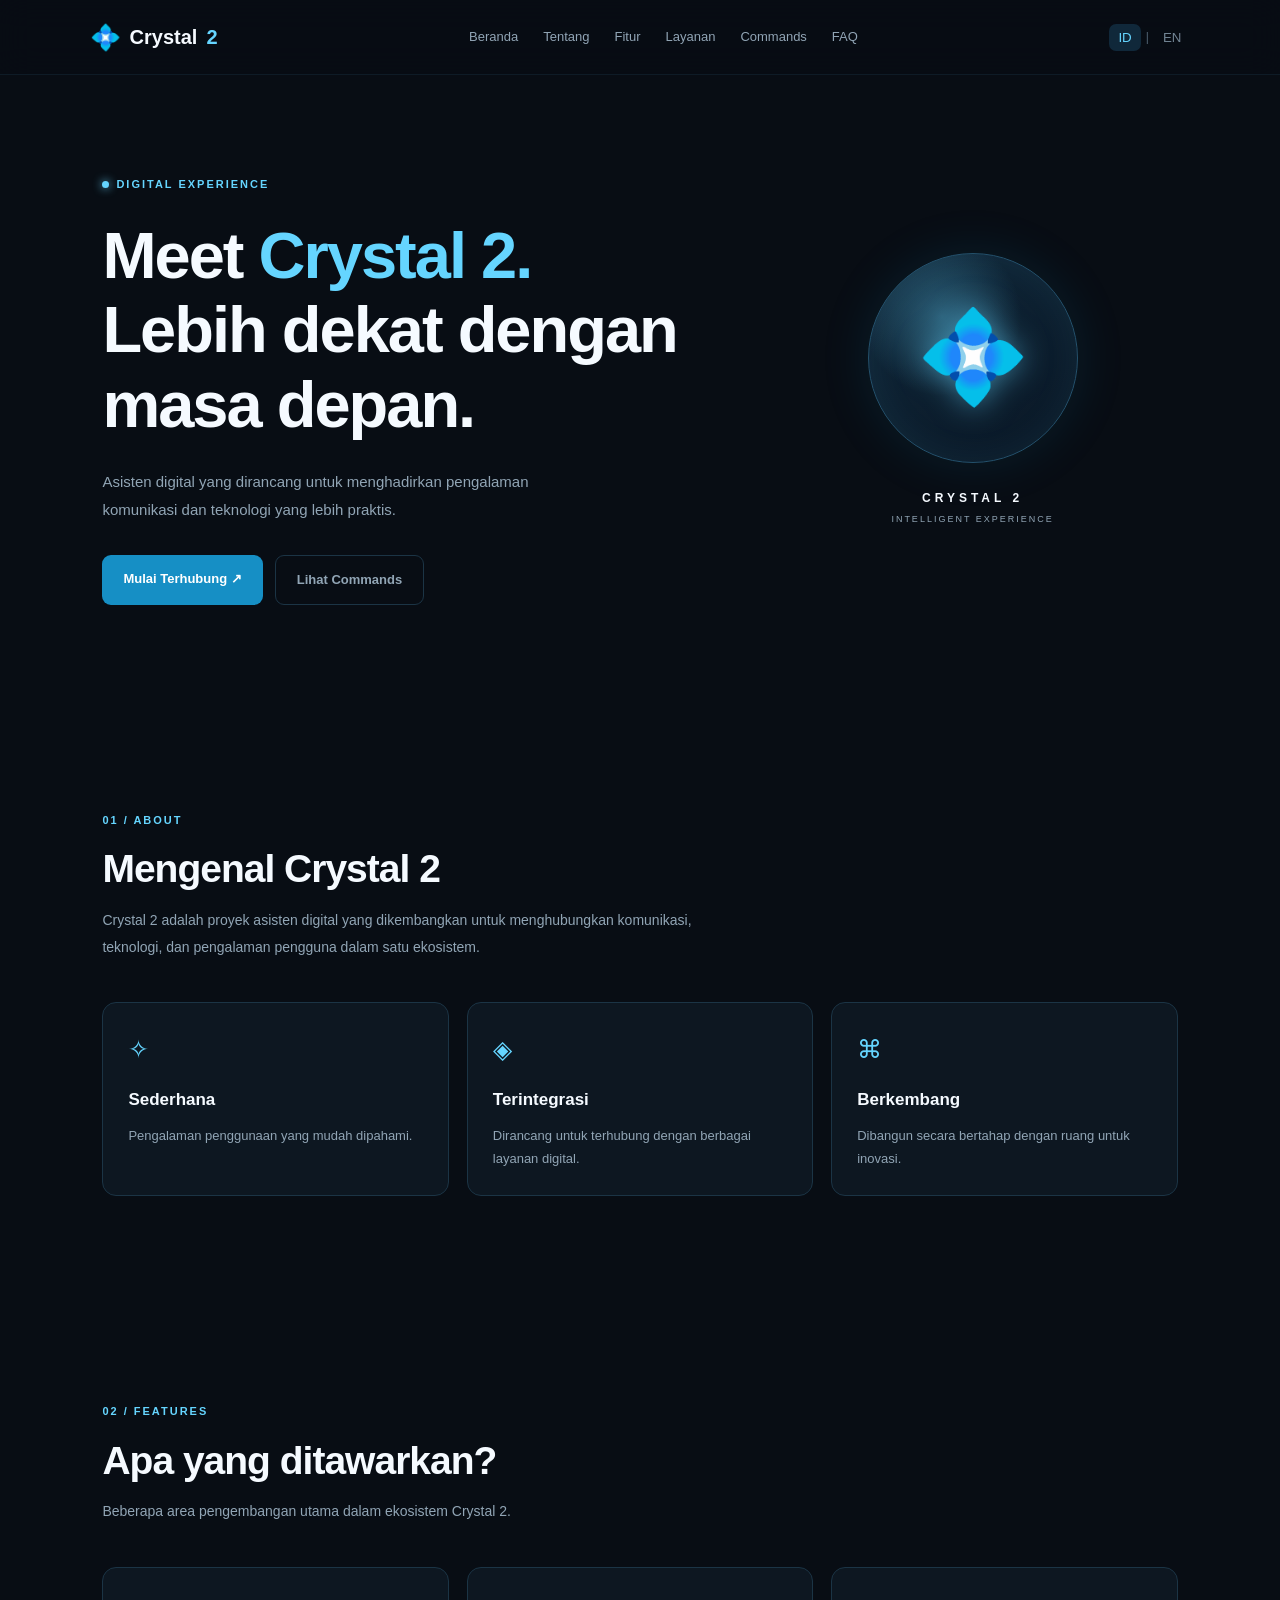
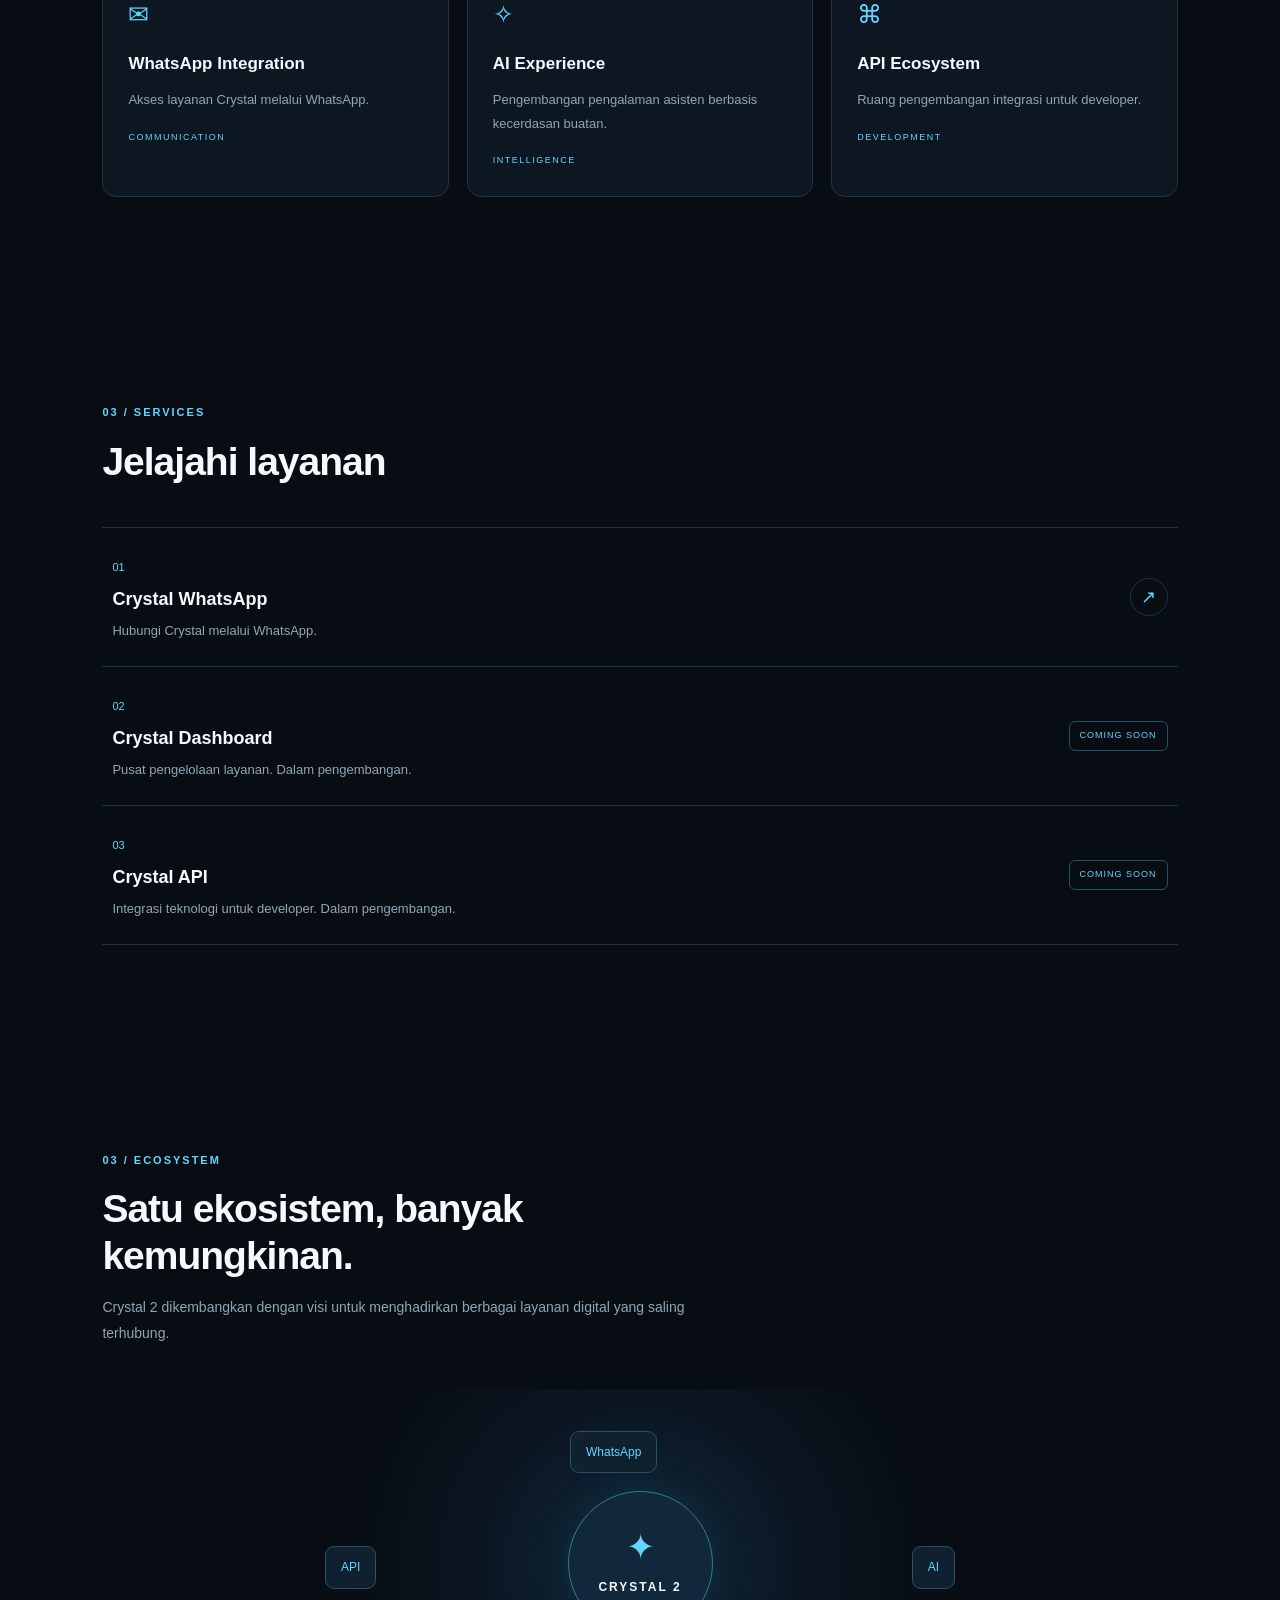
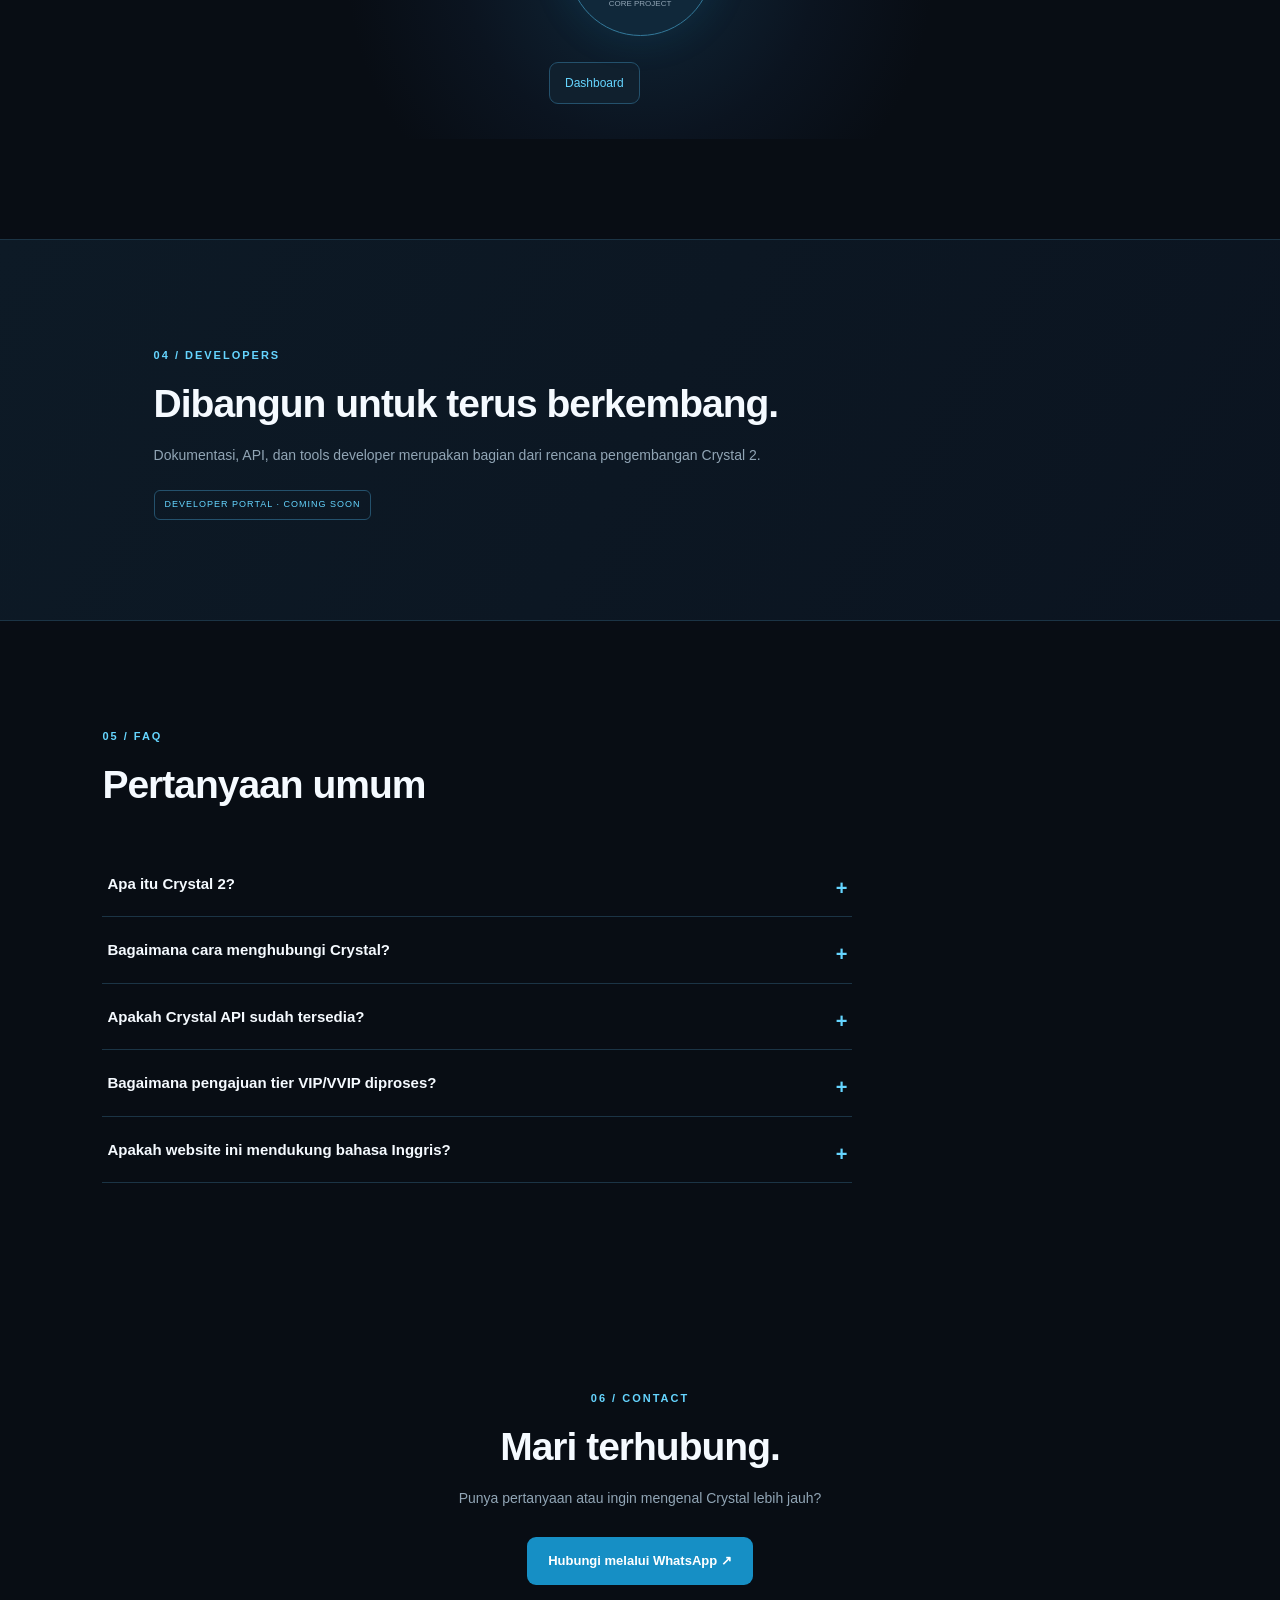
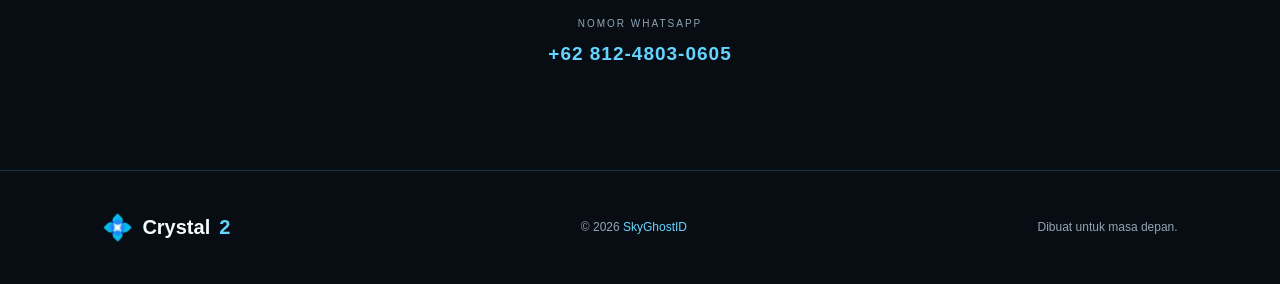
==== commit 805531be: "Update index.html" ====
--- a/index.html
+++ b/index.html
@@ -4,17 +4,17 @@
   <meta charset="UTF-8">
   <meta name="viewport" content="width=device-width, initial-scale=1.0">
   <meta name="theme-color" content="#080d14">
-  <title>Crystal 2 | Intelligent Digital Experience</title>
+  <title>Crystal 2 | Intelligent Digital Enviroment</title>
   <meta name="description" content="Crystal 2, your intelligent digital companion. Explore commands, services, and connect through WhatsApp.">
   <link rel="icon" href="favicon.ico">
   <link rel="stylesheet" href="style.css">
-    <link rel="stylesheet" href="../style.css">
+    
 </head>
 <body>
   <!-- NAVIGATION -->
   <header class="navbar">
     <a href="#home" class="brand">
-      <span class="brand-icon">✦</span>
+      <span class="brand-icon">💠</span>
       Crystal<span class="blue">2</span>
     </a>
 
@@ -57,7 +57,7 @@
         </div>
       </div>
       <div class="hero-visual">
-        <div class="crystal-orb"><span>✦</span></div>
+        <div class="crystal-orb"><span>💠</span></div>
         <div class="orb-label"><strong>CRYSTAL 2</strong><span>INTELLIGENT EXPERIENCE</span></div>
       </div>
     </section>
@@ -121,7 +121,7 @@
     <!-- ECOSYSTEM -->
     <section class="section ecosystem" id="ecosystem">
       <div class="section-heading">
-        <span class="eyebrow">05 / ECOSYSTEM</span>
+        <span class="eyebrow">03 / ECOSYSTEM</span>
         <h2 data-id="Satu ekosistem, banyak kemungkinan." data-en="One ecosystem, many possibilities.">Satu ekosistem, banyak kemungkinan.</h2>
         <p data-id="Crystal 2 dikembangkan dengan visi untuk menghadirkan berbagai layanan digital yang saling terhubung."
            data-en="Crystal 2 is being developed with a vision of bringing connected digital services together.">
@@ -138,7 +138,7 @@
     <!-- DEVELOPER -->
     <section class="section developer" id="developer">
       <div class="developer-content">
-        <span class="eyebrow">06 / DEVELOPERS</span>
+        <span class="eyebrow">04 / DEVELOPERS</span>
         <h2 data-id="Dibangun untuk terus berkembang." data-en="Built to keep evolving.">Dibangun untuk terus berkembang.</h2>
         <p data-id="Dokumentasi, API, dan tools developer merupakan bagian dari rencana pengembangan Crystal 2."
            data-en="Documentation, APIs, and developer tools are part of the Crystal 2 development roadmap.">
@@ -150,7 +150,7 @@
 
     <!-- FAQ -->
     <section class="section" id="faq">
-      <div class="section-heading"><span class="eyebrow">07 / FAQ</span>
+      <div class="section-heading"><span class="eyebrow">05 / FAQ</span>
         <h2 data-id="Pertanyaan umum" data-en="Frequently asked questions">Pertanyaan umum</h2></div>
       <div class="faq-list">
         <details class="faq-item"><summary data-id="Apa itu Crystal 2?" data-en="What is Crystal 2?">Apa itu Crystal 2?</summary>
@@ -174,7 +174,7 @@
 
     <!-- CONTACT -->
     <section class="section contact" id="contact">
-      <span class="eyebrow">08 / CONTACT</span>
+      <span class="eyebrow">06 / CONTACT</span>
       <h2 data-id="Mari terhubung." data-en="Let's connect.">Mari terhubung.</h2>
       <p data-id="Punya pertanyaan atau ingin mengenal Crystal lebih jauh?" data-en="Have questions or want to learn more about Crystal?">Punya pertanyaan atau ingin mengenal Crystal lebih jauh?</p>
       <a href="https://wa.me/6281248030605" class="btn btn-primary" target="_blank" rel="noopener noreferrer"
@@ -185,13 +185,13 @@
 
   <!-- FOOTER -->
   <footer class="footer">
-    <a href="#home" class="brand"><span class="brand-icon">✦</span>Crystal<span class="blue">2</span></a>
+    <a href="#home" class="brand"><span class="brand-icon">💠</span>Crystal<span class="blue">2</span></a>
     <p>© 2026 <a href="https://hostinginzel.my.id" target="_blank" rel="noopener noreferrer">SkyGhostID</a></p>
     <span data-id="Dibuat untuk masa depan." data-en="Built for the future.">Dibuat untuk masa depan.</span>
   </footer>
 
   <div class="toast" id="copyToast" role="status" aria-live="polite"></div>
   <script src="script.js"></script>
-  <script src="../script.js"></script>
+
 </body>
 </html>
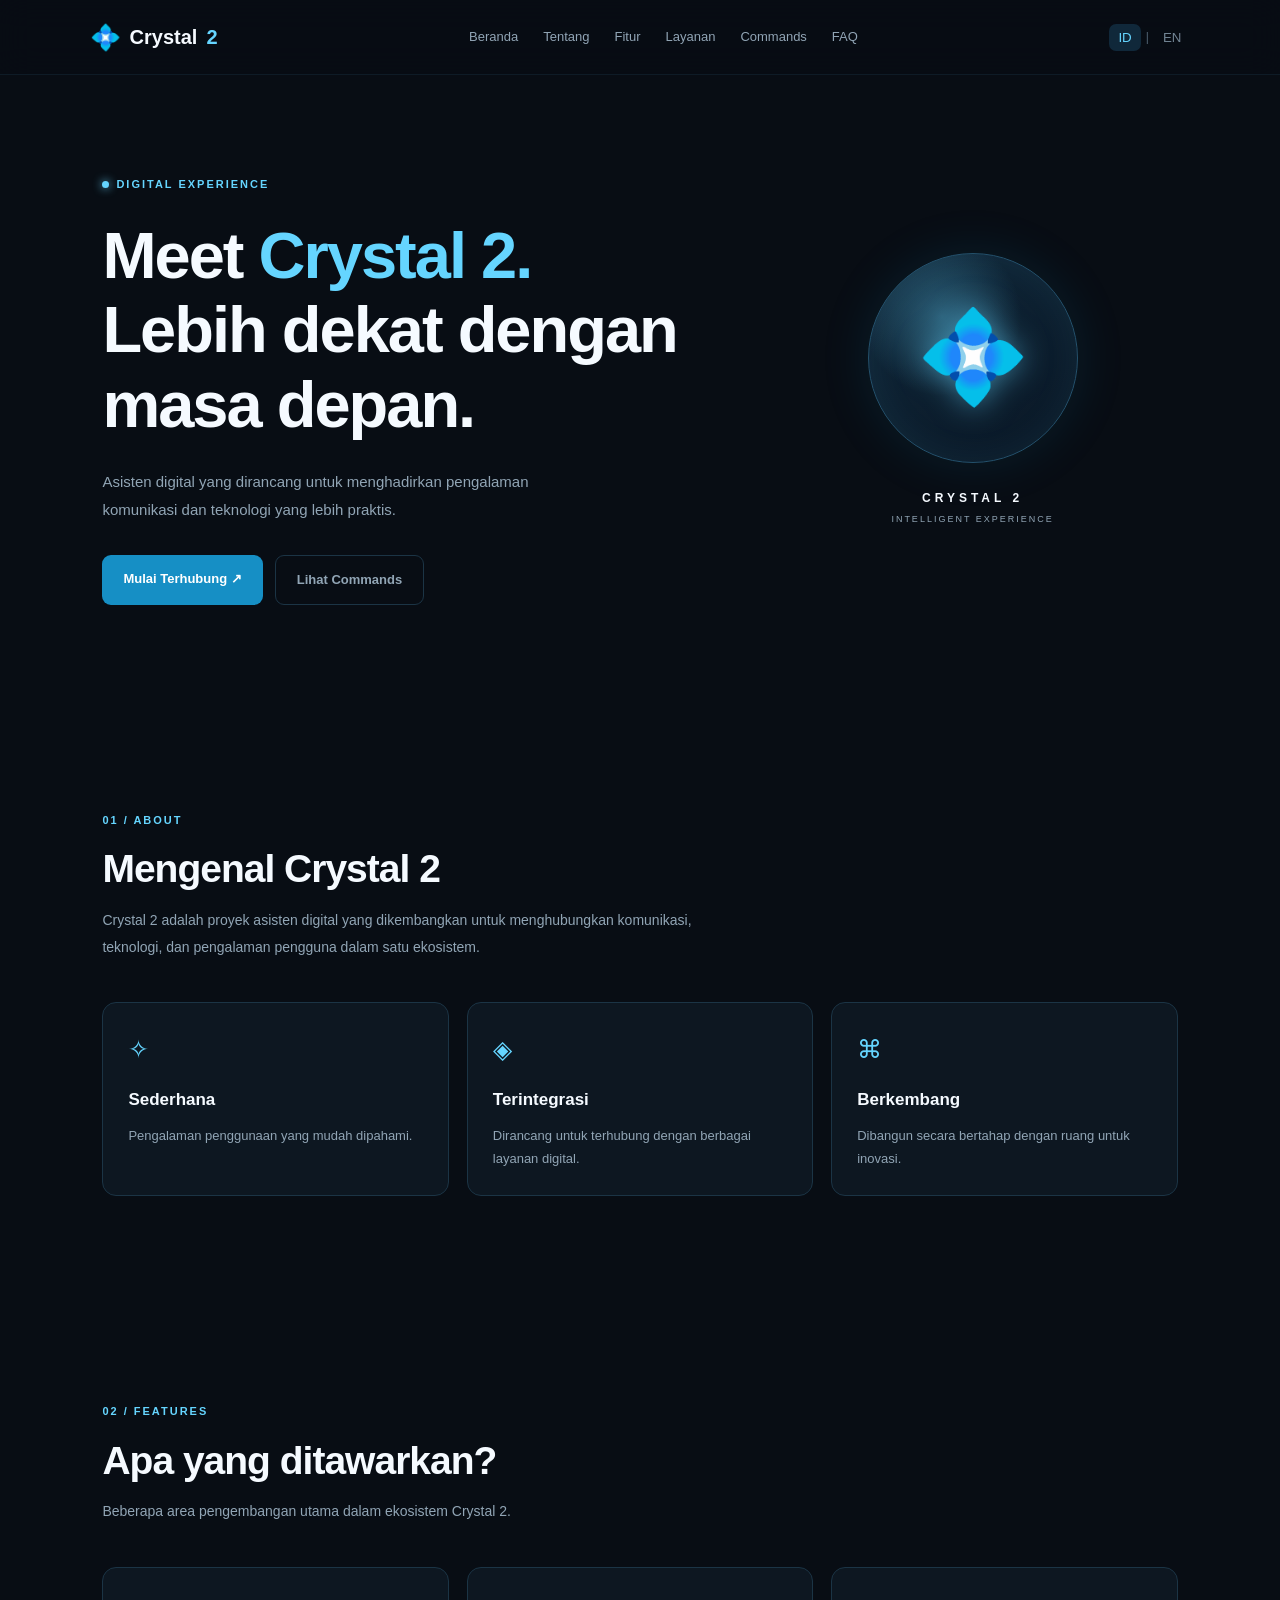
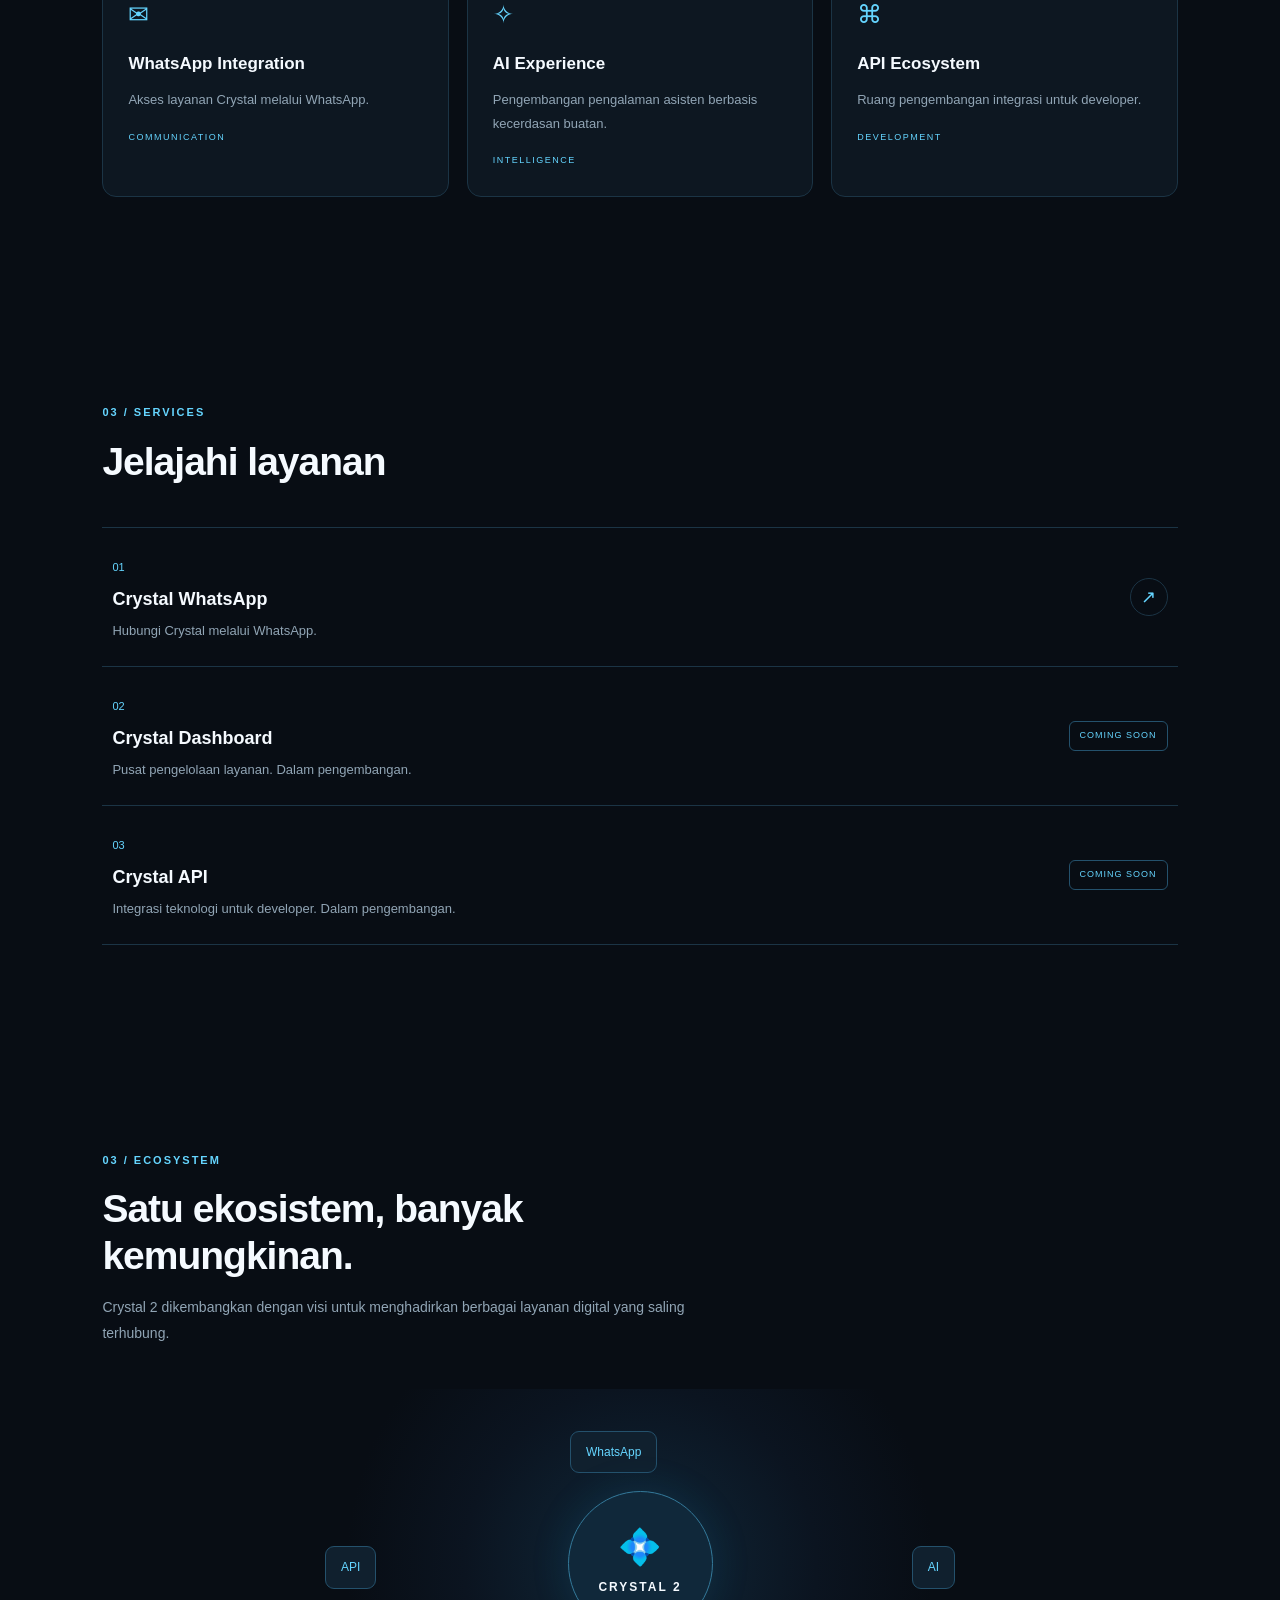
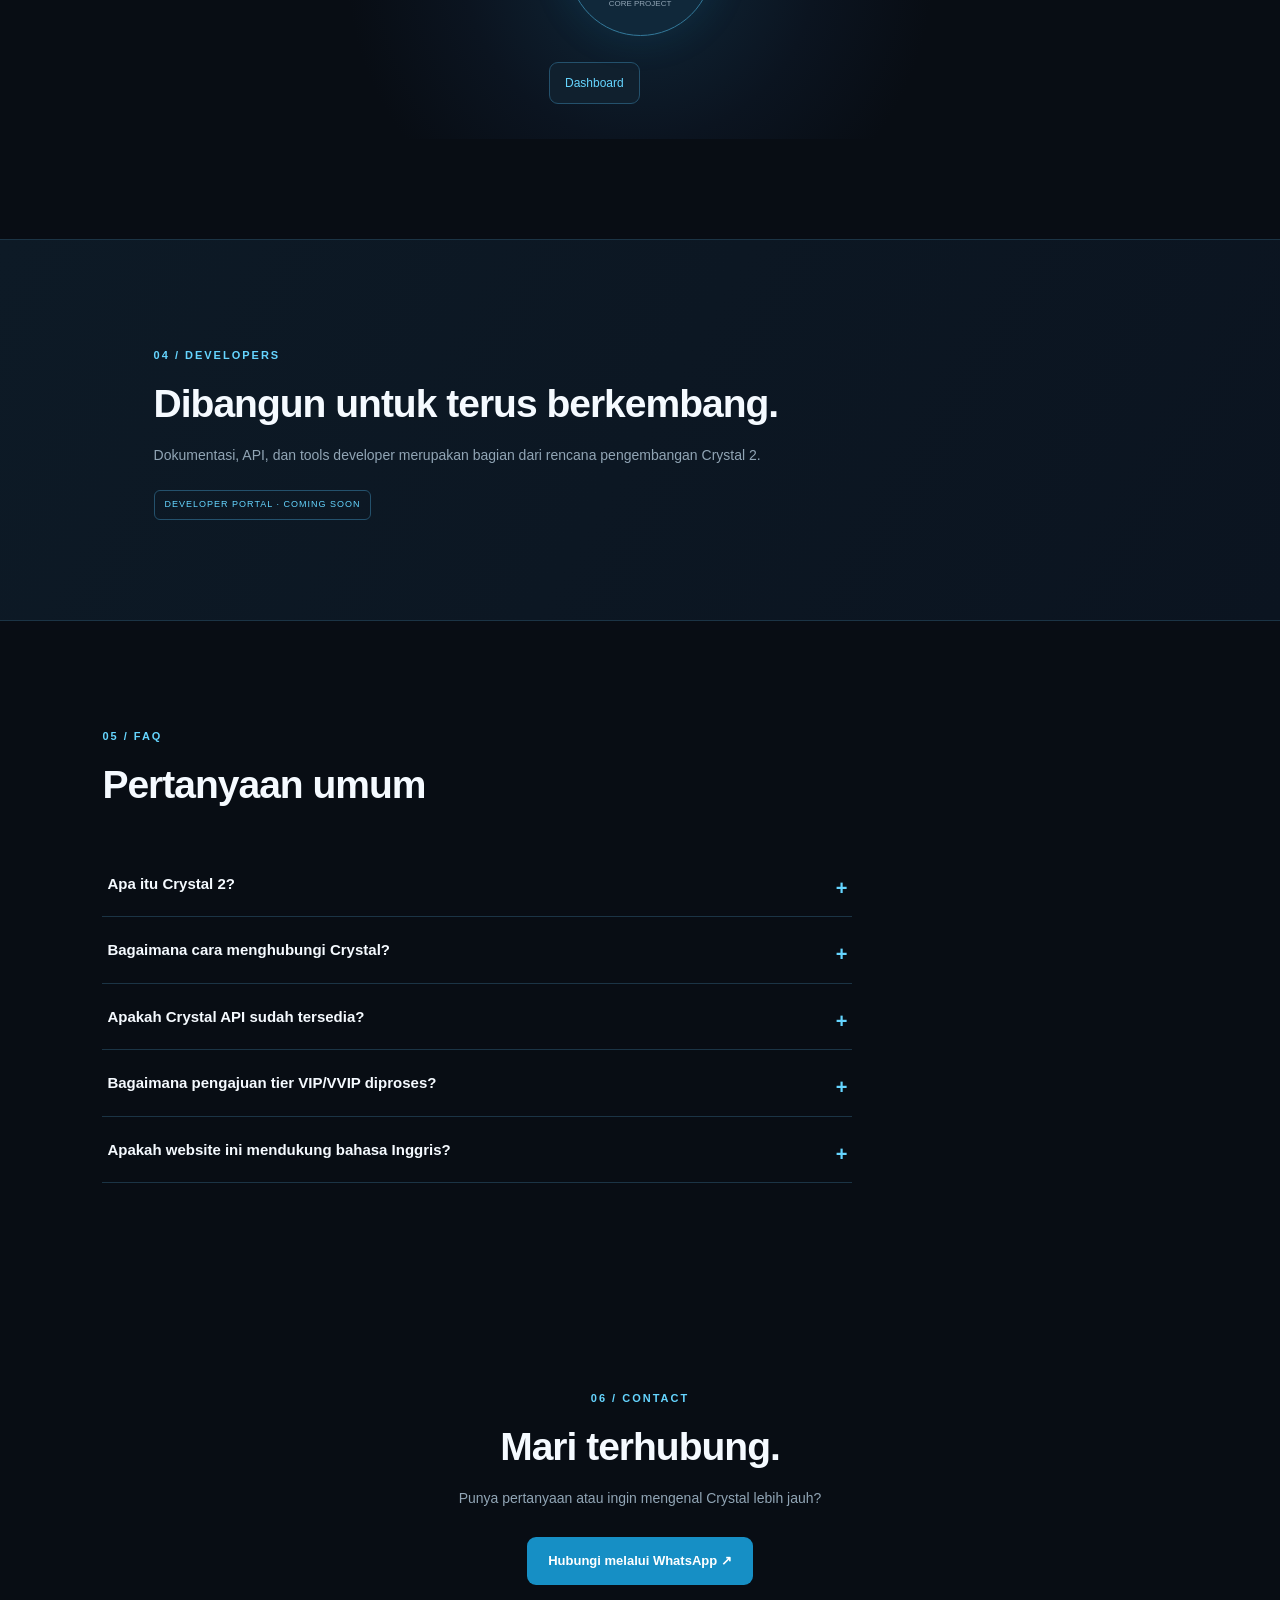
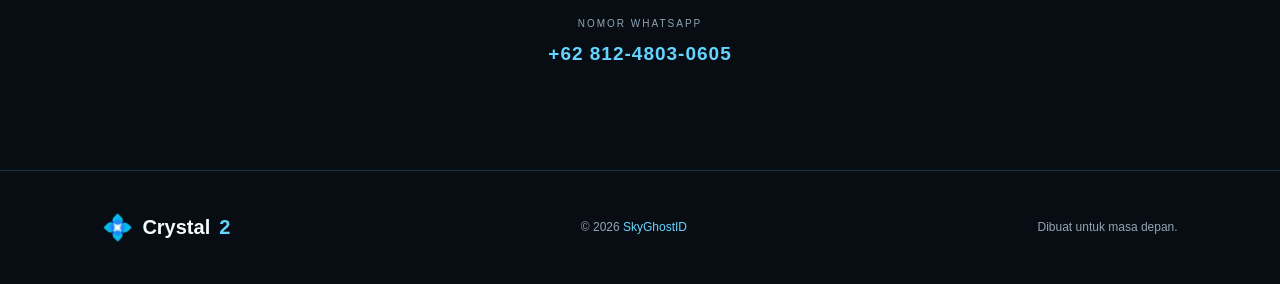
==== commit 5eb4842b: "Change icon from star to diamond in ecosystem panel" ====
--- a/index.html
+++ b/index.html
@@ -129,7 +129,7 @@
         </p>
       </div>
       <div class="ecosystem-panel">
-        <div class="eco-center"><span>✦</span><strong>CRYSTAL 2</strong><small>CORE PROJECT</small></div>
+        <div class="eco-center"><span>💠</span><strong>CRYSTAL 2</strong><small>CORE PROJECT</small></div>
         <div class="eco-node node-one">WhatsApp</div><div class="eco-node node-two">AI</div>
         <div class="eco-node node-three">Dashboard</div><div class="eco-node node-four">API</div>
       </div>
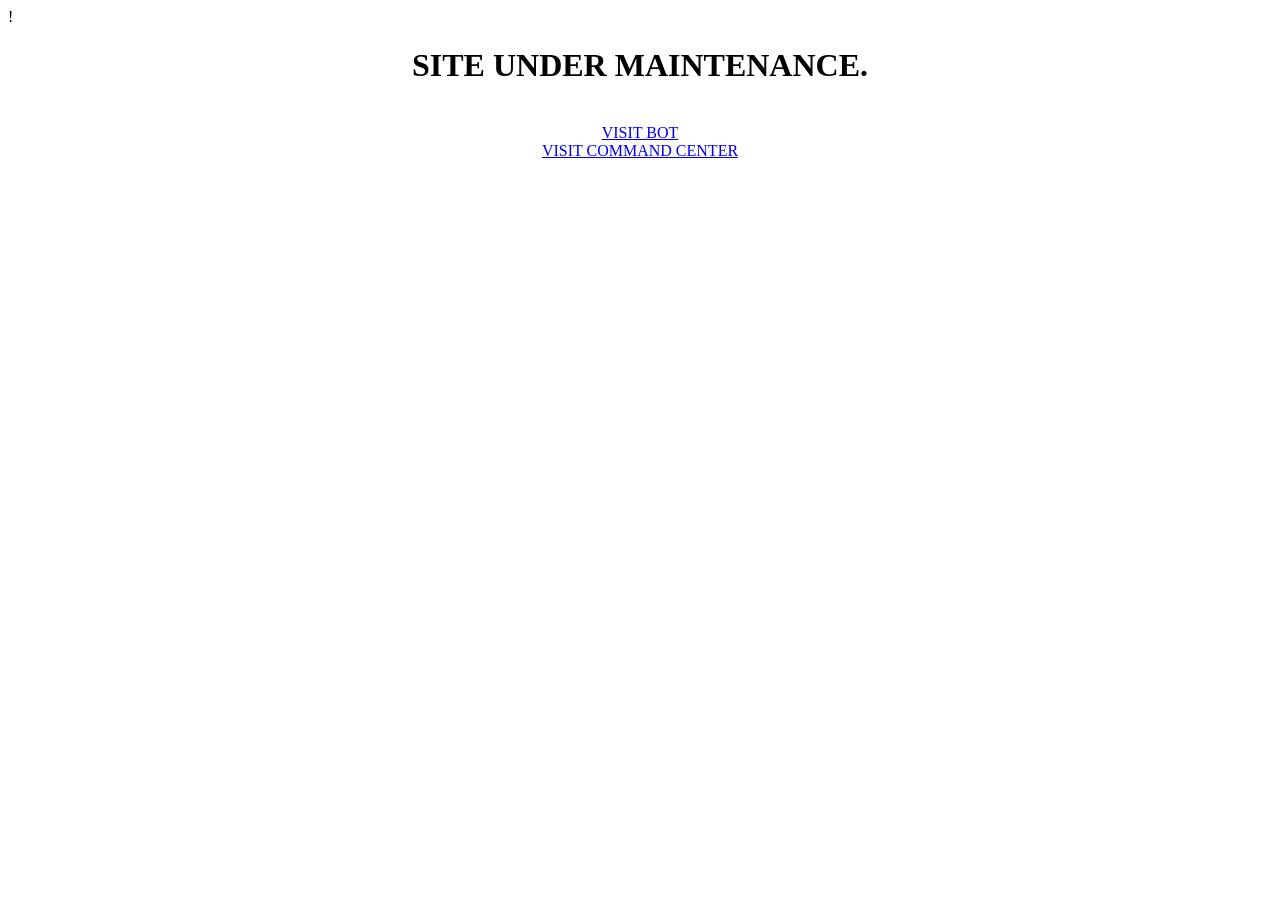
==== commit e49bf87e: "maintenance" ====
--- a/index.html
+++ b/index.html
@@ -1,197 +1,26 @@
-<!DOCTYPE html>
-<html lang="id">
-<head>
-  <meta charset="UTF-8">
-  <meta name="viewport" content="width=device-width, initial-scale=1.0">
-  <meta name="theme-color" content="#080d14">
-  <title>Crystal 2 | Intelligent Digital Enviroment</title>
-  <meta name="description" content="Crystal 2, your intelligent digital companion. Explore commands, services, and connect through WhatsApp.">
-  <link rel="icon" href="favicon.ico">
-  <link rel="stylesheet" href="style.css">
-    
-</head>
-<body>
-  <!-- NAVIGATION -->
-  <header class="navbar">
-    <a href="#home" class="brand">
-      <span class="brand-icon">💠</span>
-      Crystal<span class="blue">2</span>
-    </a>
-
-    <nav class="nav-links" id="navLinks">
-      <a href="#home" data-id="Beranda" data-en="Home">Beranda</a>
-      <a href="#about" data-id="Tentang" data-en="About">Tentang</a>
-      <a href="#features" data-id="Fitur" data-en="Features">Fitur</a>
-      <a href="#services" data-id="Layanan" data-en="Services">Layanan</a>
-      <a href="/cc" data-id="Commands" data-en="Commands">Commands</a>
-      <a href="#faq" data-id="FAQ" data-en="FAQ">FAQ</a>
-    </nav>
-
-    <div class="nav-actions">
-      <div class="language" aria-label="Language selector">
-        <button id="idBtn" class="active" onclick="setLanguage('id')">ID</button>
-        <span>|</span>
-        <button id="enBtn" onclick="setLanguage('en')">EN</button>
-      </div>
-      <button class="menu-toggle" id="menuToggle" aria-label="Toggle navigation" aria-expanded="false">☰</button>
-    </div>
-  </header>
-
-  <main>
-    <!-- HERO -->
-    <section class="hero section" id="home">
-      <div class="hero-content">
-        <div class="eyebrow"><span class="pulse"></span>DIGITAL EXPERIENCE</div>
-        <h1>Meet <span class="blue">Crystal 2.</span><br>
-          <span data-id="Lebih dekat dengan masa depan." data-en="Closer to the future.">Lebih dekat dengan masa depan.</span>
-        </h1>
-        <p class="hero-description"
-           data-id="Asisten digital yang dirancang untuk menghadirkan pengalaman komunikasi dan teknologi yang lebih praktis."
-           data-en="A digital assistant designed to make communication and technology more accessible.">
-          Asisten digital yang dirancang untuk menghadirkan pengalaman komunikasi dan teknologi yang lebih praktis.
-        </p>
-        <div class="hero-actions">
-          <a href="https://wa.me/6281248030605" class="btn btn-primary" target="_blank" rel="noopener noreferrer"
-             data-id="Mulai Terhubung ↗" data-en="Get Connected ↗">Mulai Terhubung ↗</a>
-          <a href="/cc" class="btn btn-secondary" data-id="Lihat Commands" data-en="Explore Commands">Lihat Commands</a>
-        </div>
-      </div>
-      <div class="hero-visual">
-        <div class="crystal-orb"><span>💠</span></div>
-        <div class="orb-label"><strong>CRYSTAL 2</strong><span>INTELLIGENT EXPERIENCE</span></div>
-      </div>
-    </section>
-
-    <!-- ABOUT -->
-    <section class="section" id="about">
-      <div class="section-heading">
-        <span class="eyebrow">01 / ABOUT</span>
-        <h2 data-id="Mengenal Crystal 2" data-en="About Crystal 2">Mengenal Crystal 2</h2>
-        <p data-id="Crystal 2 adalah proyek asisten digital yang dikembangkan untuk menghubungkan komunikasi, teknologi, dan pengalaman pengguna dalam satu ekosistem."
-           data-en="Crystal 2 is a digital assistant project designed to connect communication, technology, and user experience in one ecosystem.">
-          Crystal 2 adalah proyek asisten digital yang dikembangkan untuk menghubungkan komunikasi, teknologi, dan pengalaman pengguna dalam satu ekosistem.
-        </p>
-      </div>
-      <div class="about-grid">
-        <article class="info-card"><span class="card-icon">✧</span><h3 data-id="Sederhana" data-en="Simple">Sederhana</h3>
-          <p data-id="Pengalaman penggunaan yang mudah dipahami." data-en="An experience that is easy to understand.">Pengalaman penggunaan yang mudah dipahami.</p></article>
-        <article class="info-card"><span class="card-icon">◈</span><h3 data-id="Terintegrasi" data-en="Connected">Terintegrasi</h3>
-          <p data-id="Dirancang untuk terhubung dengan berbagai layanan digital." data-en="Designed to connect with different digital services.">Dirancang untuk terhubung dengan berbagai layanan digital.</p></article>
-        <article class="info-card"><span class="card-icon">⌘</span><h3 data-id="Berkembang" data-en="Evolving">Berkembang</h3>
-          <p data-id="Dibangun secara bertahap dengan ruang untuk inovasi." data-en="Built progressively with room for innovation.">Dibangun secara bertahap dengan ruang untuk inovasi.</p></article>
-      </div>
-    </section>
-
-    <!-- FEATURES -->
-    <section class="section" id="features">
-      <div class="section-heading">
-        <span class="eyebrow">02 / FEATURES</span>
-        <h2 data-id="Apa yang ditawarkan?" data-en="What does it offer?">Apa yang ditawarkan?</h2>
-        <p data-id="Beberapa area pengembangan utama dalam ekosistem Crystal 2."
-           data-en="The main development areas of the Crystal 2 ecosystem.">Beberapa area pengembangan utama dalam ekosistem Crystal 2.</p>
-      </div>
-      <div class="feature-grid">
-        <article class="feature-card"><span class="card-icon">✉</span><h3>WhatsApp Integration</h3>
-          <p data-id="Akses layanan Crystal melalui WhatsApp." data-en="Access Crystal services through WhatsApp.">Akses layanan Crystal melalui WhatsApp.</p><span class="tag">COMMUNICATION</span></article>
-        <article class="feature-card"><span class="card-icon">✧</span><h3>AI Experience</h3>
-          <p data-id="Pengembangan pengalaman asisten berbasis kecerdasan buatan."
-             data-en="Development of AI-powered assistant experiences.">Pengembangan pengalaman asisten berbasis kecerdasan buatan.</p><span class="tag">INTELLIGENCE</span></article>
-        <article class="feature-card"><span class="card-icon">⌘</span><h3>API Ecosystem</h3>
-          <p data-id="Ruang pengembangan integrasi untuk developer." data-en="Integration development opportunities for developers.">Ruang pengembangan integrasi untuk developer.</p><span class="tag">DEVELOPMENT</span></article>
-      </div>
-    </section>
-
-    <!-- SERVICES -->
-    <section class="section" id="services">
-      <div class="section-heading"><span class="eyebrow">03 / SERVICES</span>
-        <h2 data-id="Jelajahi layanan" data-en="Explore services">Jelajahi layanan</h2></div>
-      <div class="service-list">
-        <article class="service-item"><div><span class="service-number">01</span><h3>Crystal WhatsApp</h3>
-          <p data-id="Hubungi Crystal melalui WhatsApp." data-en="Connect with Crystal through WhatsApp.">Hubungi Crystal melalui WhatsApp.</p></div>
-          <a href="https://wa.me/6281248030605" target="_blank" rel="noopener noreferrer" class="service-link" aria-label="Open WhatsApp">↗</a></article>
-        <article class="service-item"><div><span class="service-number">02</span><h3>Crystal Dashboard</h3>
-          <p data-id="Pusat pengelolaan layanan. Dalam pengembangan." data-en="A service management center. In development.">Pusat pengelolaan layanan. Dalam pengembangan.</p></div><span class="coming-soon">COMING SOON</span></article>
-        <article class="service-item"><div><span class="service-number">03</span><h3>Crystal API</h3>
-          <p data-id="Integrasi teknologi untuk developer. Dalam pengembangan." data-en="Technology integrations for developers. In development.">Integrasi teknologi untuk developer. Dalam pengembangan.</p></div><span class="coming-soon">COMING SOON</span></article>
-      </div>
-    </section>
-
-
-
-    <!-- ECOSYSTEM -->
-    <section class="section ecosystem" id="ecosystem">
-      <div class="section-heading">
-        <span class="eyebrow">03 / ECOSYSTEM</span>
-        <h2 data-id="Satu ekosistem, banyak kemungkinan." data-en="One ecosystem, many possibilities.">Satu ekosistem, banyak kemungkinan.</h2>
-        <p data-id="Crystal 2 dikembangkan dengan visi untuk menghadirkan berbagai layanan digital yang saling terhubung."
-           data-en="Crystal 2 is being developed with a vision of bringing connected digital services together.">
-          Crystal 2 dikembangkan dengan visi untuk menghadirkan berbagai layanan digital yang saling terhubung.
-        </p>
-      </div>
-      <div class="ecosystem-panel">
-        <div class="eco-center"><span>💠</span><strong>CRYSTAL 2</strong><small>CORE PROJECT</small></div>
-        <div class="eco-node node-one">WhatsApp</div><div class="eco-node node-two">AI</div>
-        <div class="eco-node node-three">Dashboard</div><div class="eco-node node-four">API</div>
-      </div>
-    </section>
-
-    <!-- DEVELOPER -->
-    <section class="section developer" id="developer">
-      <div class="developer-content">
-        <span class="eyebrow">04 / DEVELOPERS</span>
-        <h2 data-id="Dibangun untuk terus berkembang." data-en="Built to keep evolving.">Dibangun untuk terus berkembang.</h2>
-        <p data-id="Dokumentasi, API, dan tools developer merupakan bagian dari rencana pengembangan Crystal 2."
-           data-en="Documentation, APIs, and developer tools are part of the Crystal 2 development roadmap.">
-          Dokumentasi, API, dan tools developer merupakan bagian dari rencana pengembangan Crystal 2.
-        </p>
-        <span class="coming-soon">DEVELOPER PORTAL · COMING SOON</span>
-      </div>
-    </section>
-
-    <!-- FAQ -->
-    <section class="section" id="faq">
-      <div class="section-heading"><span class="eyebrow">05 / FAQ</span>
-        <h2 data-id="Pertanyaan umum" data-en="Frequently asked questions">Pertanyaan umum</h2></div>
-      <div class="faq-list">
-        <details class="faq-item"><summary data-id="Apa itu Crystal 2?" data-en="What is Crystal 2?">Apa itu Crystal 2?</summary>
-          <p data-id="Crystal 2 adalah proyek asisten digital dan ekosistem teknologi yang sedang dikembangkan."
-             data-en="Crystal 2 is a digital assistant and technology ecosystem project currently in development.">Crystal 2 adalah proyek asisten digital dan ekosistem teknologi yang sedang dikembangkan.</p></details>
-        <details class="faq-item"><summary data-id="Bagaimana cara menghubungi Crystal?" data-en="How do I contact Crystal?">Bagaimana cara menghubungi Crystal?</summary>
-          <p data-id="Kamu dapat menggunakan tombol WhatsApp pada halaman ini atau menghubungi nomor yang tersedia."
-             data-en="You can use the WhatsApp button on this page or contact the number provided.">Kamu dapat menggunakan tombol WhatsApp pada halaman ini atau menghubungi nomor yang tersedia.</p></details>
-        <details class="faq-item"><summary data-id="Apakah Crystal API sudah tersedia?" data-en="Is Crystal API available yet?">Apakah Crystal API sudah tersedia?</summary>
-          <p data-id="Belum. API dan developer portal masih menjadi bagian dari roadmap pengembangan."
-             data-en="Not yet. The API and developer portal are still part of the development roadmap.">Belum. API dan developer portal masih menjadi bagian dari roadmap pengembangan.</p></details>
-        <details class="faq-item"><summary data-id="Bagaimana pengajuan tier VIP/VVIP diproses?" data-en="How are VIP/VVIP tier applications processed?">Bagaimana pengajuan tier VIP/VVIP diproses?</summary>
-          <p data-id="Pengajuan akan menunggu tinjauan Owner. Persetujuan otomatis baru dapat digunakan setelah API dan ekosistem pembayaran tersedia dan terintegrasi."
-             data-en="Applications wait for Owner review. Automatic approval can only be used once the API and payment ecosystem are available and integrated.">
-            Pengajuan akan menunggu tinjauan Owner. Persetujuan otomatis baru dapat digunakan setelah API dan ekosistem pembayaran tersedia dan terintegrasi.</p></details>
-        <details class="faq-item"><summary data-id="Apakah website ini mendukung bahasa Inggris?" data-en="Does this website support English?">Apakah website ini mendukung bahasa Inggris?</summary>
-          <p data-id="Ya. Gunakan tombol ID dan EN di bagian navigasi untuk mengganti bahasa."
-             data-en="Yes. Use the ID and EN buttons in the navigation to switch languages.">Ya. Gunakan tombol ID dan EN di bagian navigasi untuk mengganti bahasa.</p></details>
-      </div>
-    </section>
-
-    <!-- CONTACT -->
-    <section class="section contact" id="contact">
-      <span class="eyebrow">06 / CONTACT</span>
-      <h2 data-id="Mari terhubung." data-en="Let's connect.">Mari terhubung.</h2>
-      <p data-id="Punya pertanyaan atau ingin mengenal Crystal lebih jauh?" data-en="Have questions or want to learn more about Crystal?">Punya pertanyaan atau ingin mengenal Crystal lebih jauh?</p>
-      <a href="https://wa.me/6281248030605" class="btn btn-primary" target="_blank" rel="noopener noreferrer"
-         data-id="Hubungi melalui WhatsApp ↗" data-en="Contact via WhatsApp ↗">Hubungi melalui WhatsApp ↗</a>
-      <div class="contact-number"><small data-id="NOMOR WHATSAPP" data-en="WHATSAPP NUMBER">NOMOR WHATSAPP</small><strong>+62 812-4803-0605</strong></div>
-    </section>
-  </main>
-
-  <!-- FOOTER -->
-  <footer class="footer">
-    <a href="#home" class="brand"><span class="brand-icon">💠</span>Crystal<span class="blue">2</span></a>
-    <p>© 2026 <a href="https://hostinginzel.my.id" target="_blank" rel="noopener noreferrer">SkyGhostID</a></p>
-    <span data-id="Dibuat untuk masa depan." data-en="Built for the future.">Dibuat untuk masa depan.</span>
-  </footer>
-
-  <div class="toast" id="copyToast" role="status" aria-live="polite"></div>
-  <script src="script.js"></script>
-
-</body>
-</html>
+!<!DOCTYPE html>
+<!--[if lt IE 7]>      <html class="no-js lt-ie9 lt-ie8 lt-ie7"> <![endif]-->
+<!--[if IE 7]>         <html class="no-js lt-ie9 lt-ie8"> <![endif]-->
+<!--[if IE 8]>         <html class="no-js lt-ie9"> <![endif]-->
+<!--[if gt IE 8]>      <html class="no-js"> <!--<![endif]-->
+<html>
+    <head>
+        <meta charset="utf-8">
+        <meta http-equiv="X-UA-Compatible" content="IE=edge">
+        <title>Crystal 2 | Intelligent Digital Enviroment</title>
+        <meta name="description" content="Crystal 2, your intelligent digital companion. Explore commands, services, and connect through WhatsApp."><link rel="icon" href="favicon.ico">
+        <meta name="viewport" content="width=device-width, initial-scale=1">
+        <link rel="stylesheet" href="">
+    </head>
+    <body style="display: flex; flex-direction: column;">
+        <center>
+            <h1>SITE UNDER MAINTENANCE.</h1><br>
+        <a href="https://wa.me/6281248030605">VISIT BOT</a><br>
+        <a href="/cc"> VISIT COMMAND CENTER</a>
+        <!--[if lt IE 7]>
+            <p class="browsehappy">You are using an <strong>outdated</strong> browser. Please <a href="#">upgrade your browser</a> to improve your experience.</p>
+        <![endif]-->
+        </center>
+        <script src="" async defer></script>
+    </body>
+</html>
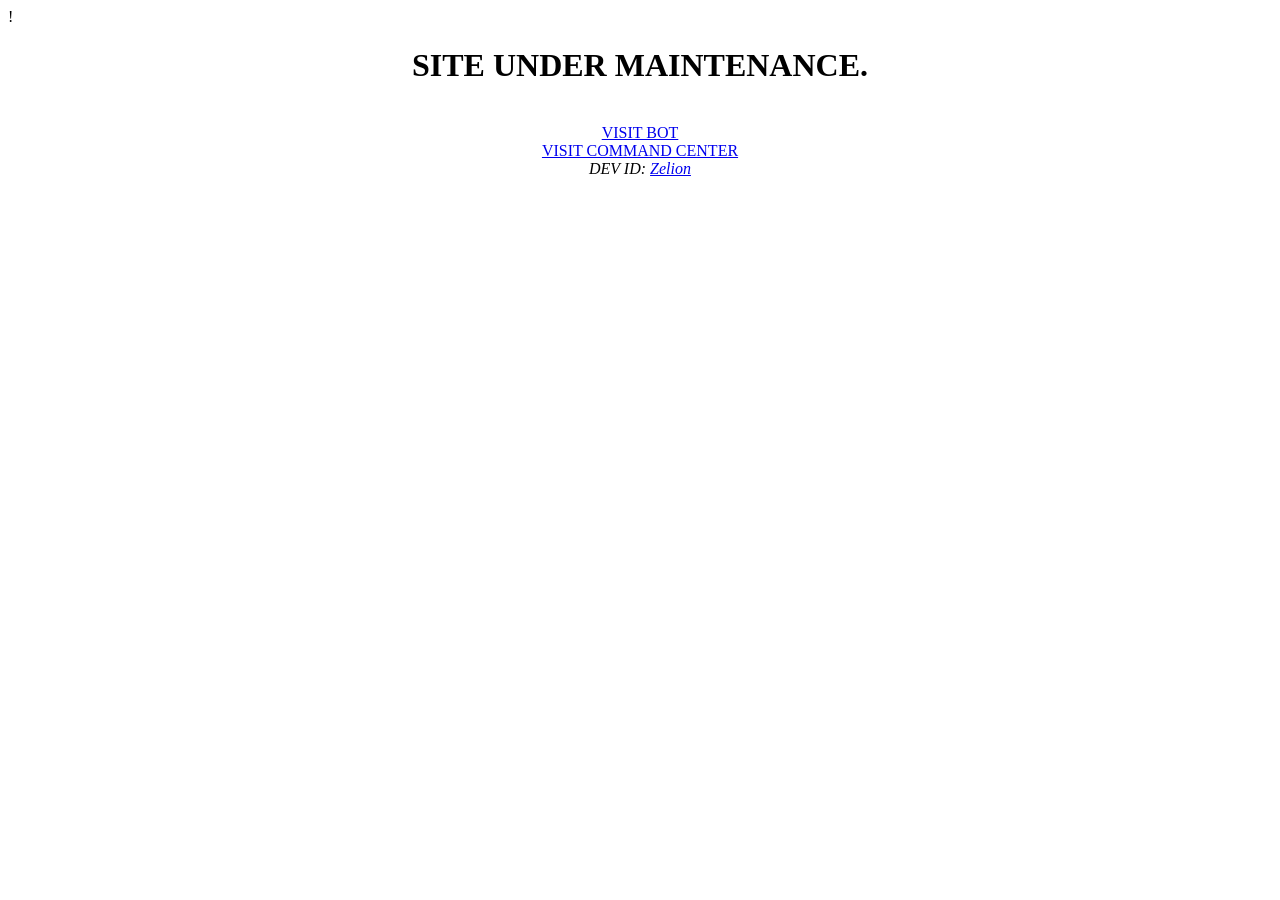
==== commit 855a52ce: "maintenance" ====
--- a/index.html
+++ b/index.html
@@ -16,7 +16,8 @@
         <center>
             <h1>SITE UNDER MAINTENANCE.</h1><br>
         <a href="https://wa.me/6281248030605">VISIT BOT</a><br>
-        <a href="/cc"> VISIT COMMAND CENTER</a>
+        <a href="/cc"> VISIT COMMAND CENTER</a><br>
+        <i> DEV ID: <a href="https://hostinginzel.my.id">Zelion</a>  </i>
         <!--[if lt IE 7]>
             <p class="browsehappy">You are using an <strong>outdated</strong> browser. Please <a href="#">upgrade your browser</a> to improve your experience.</p>
         <![endif]-->
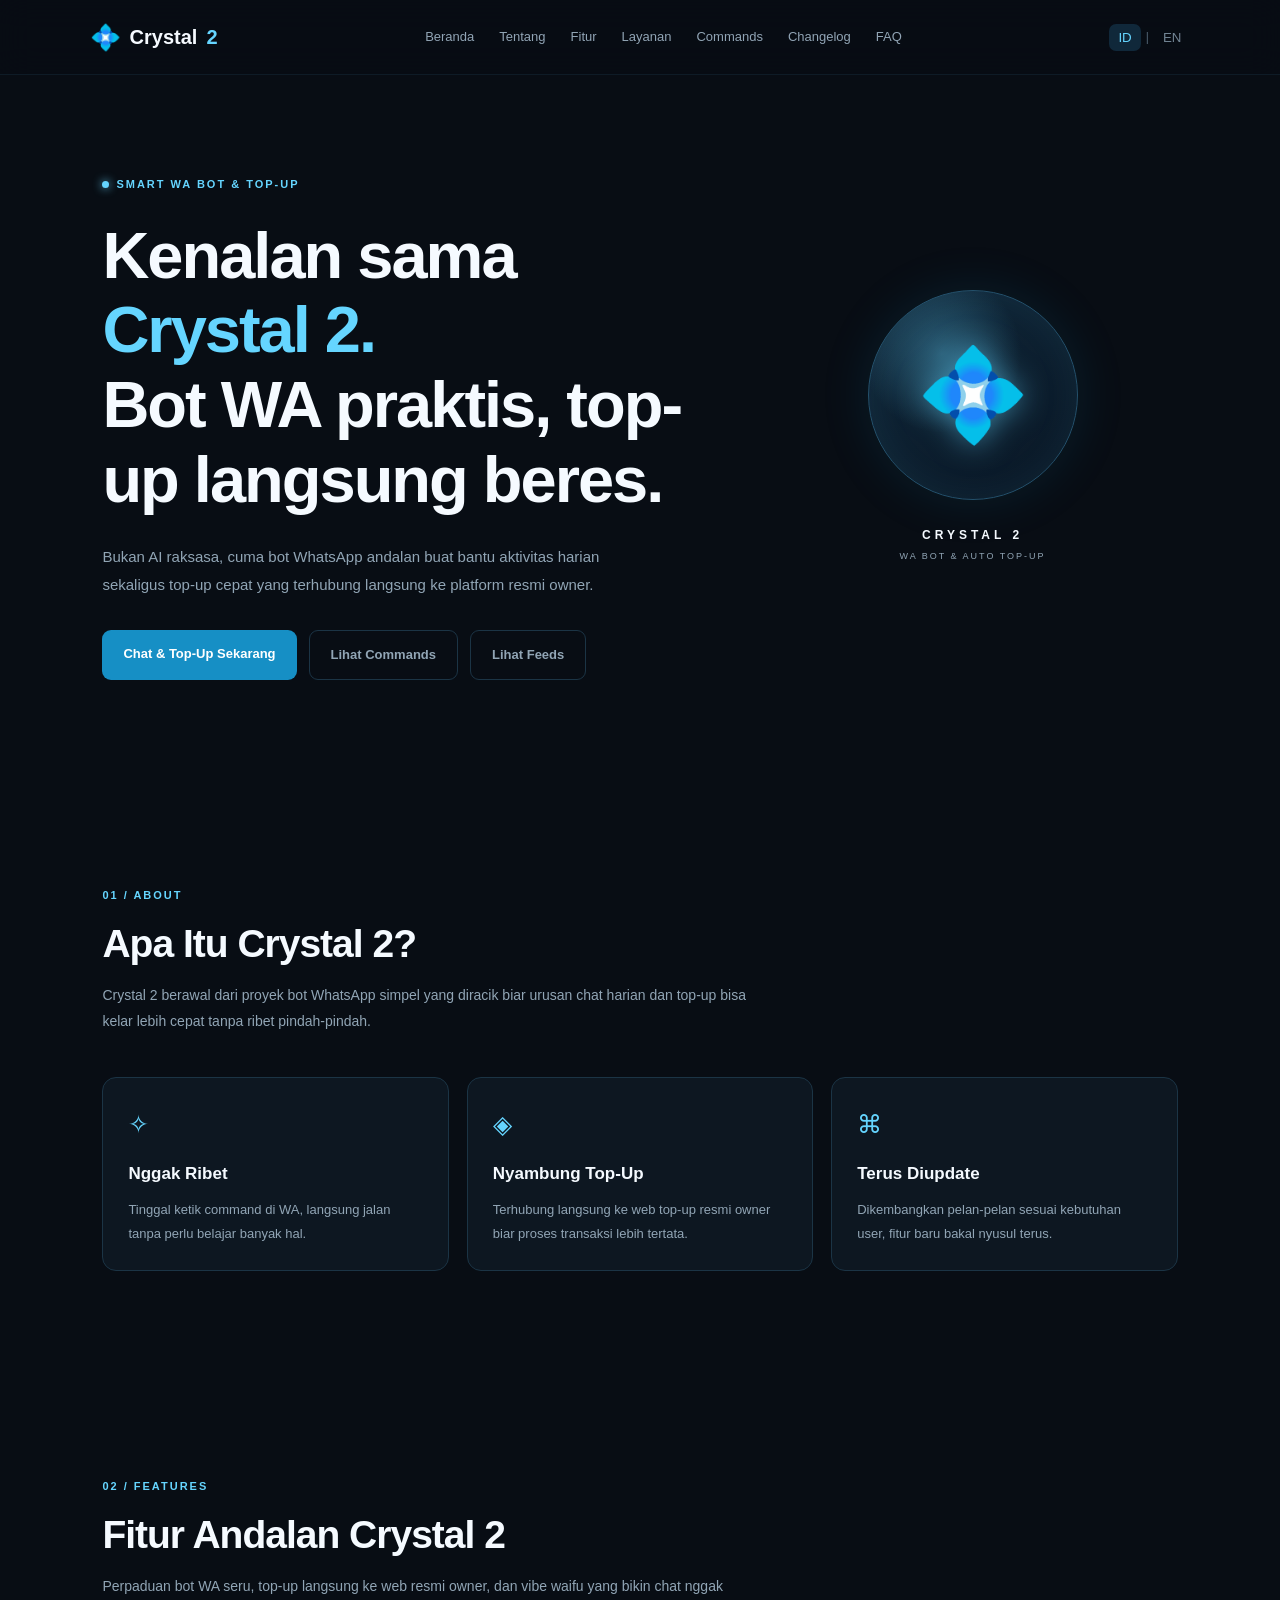
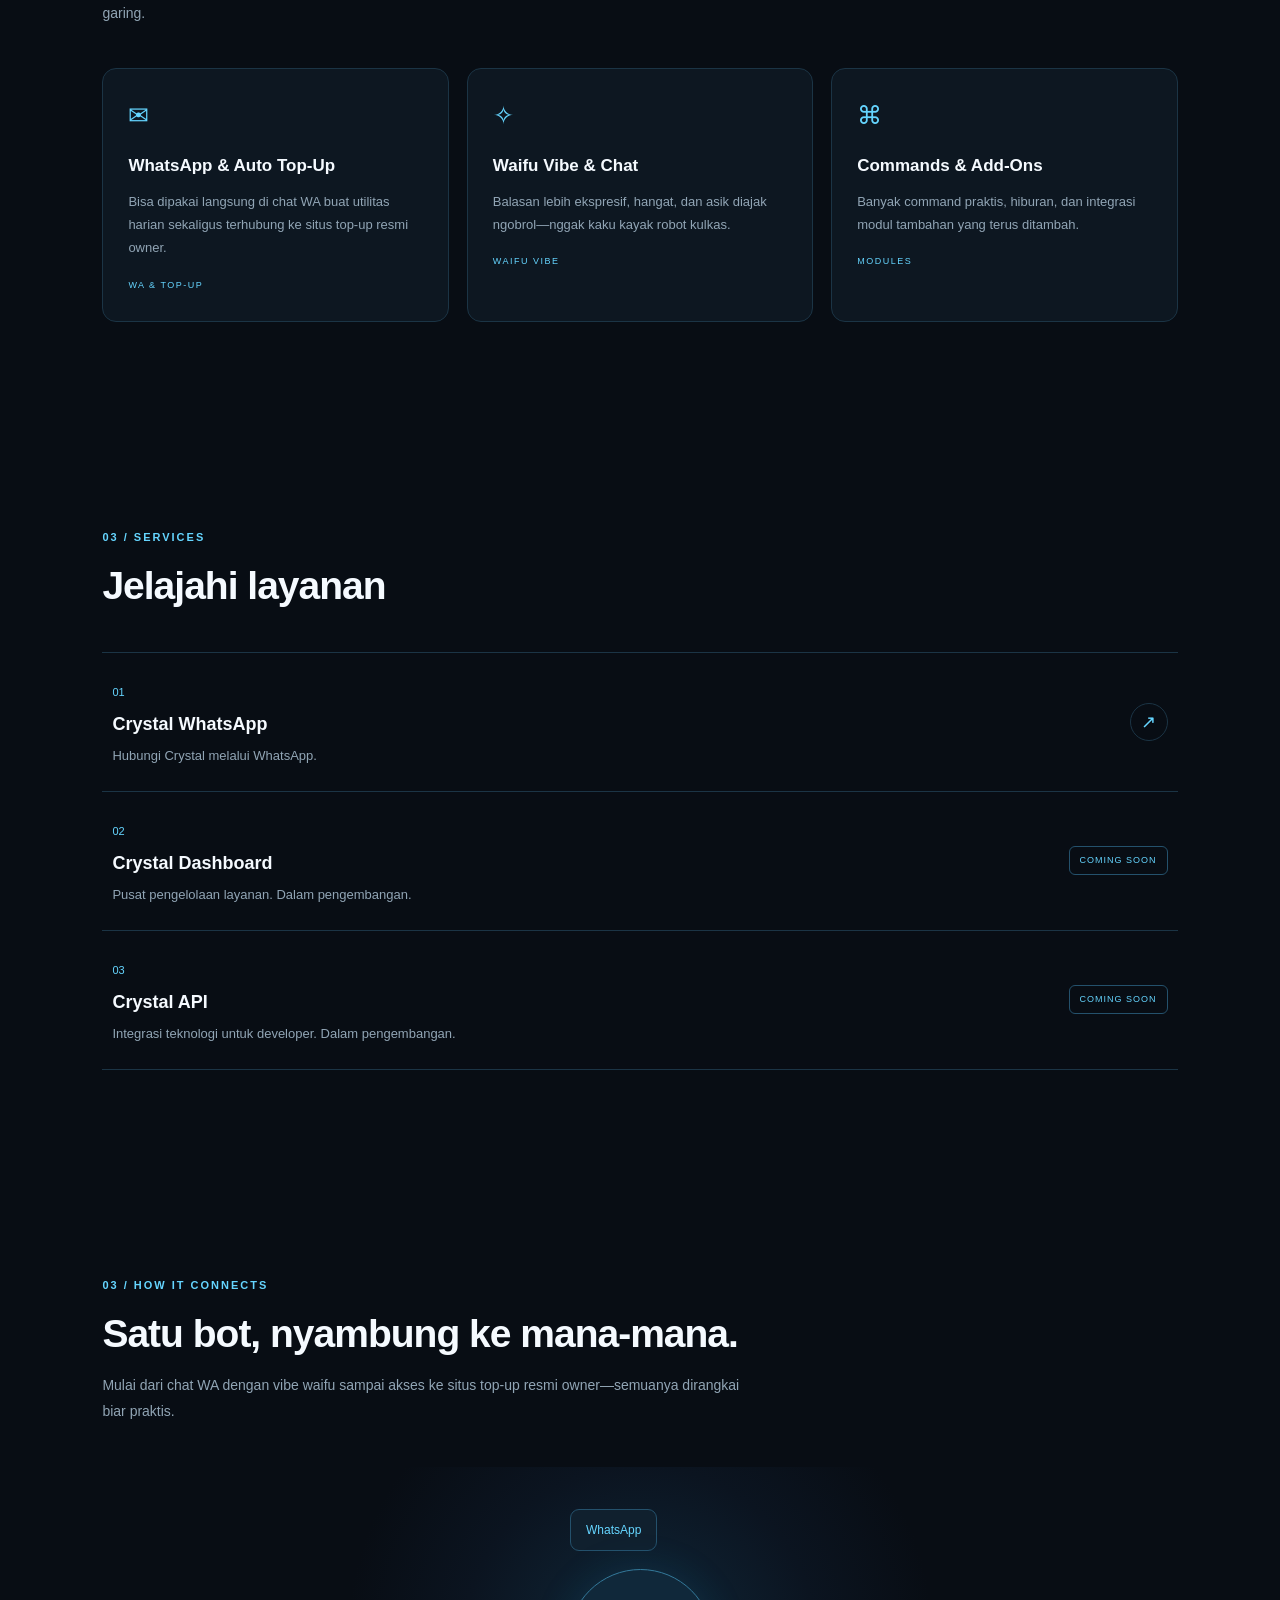
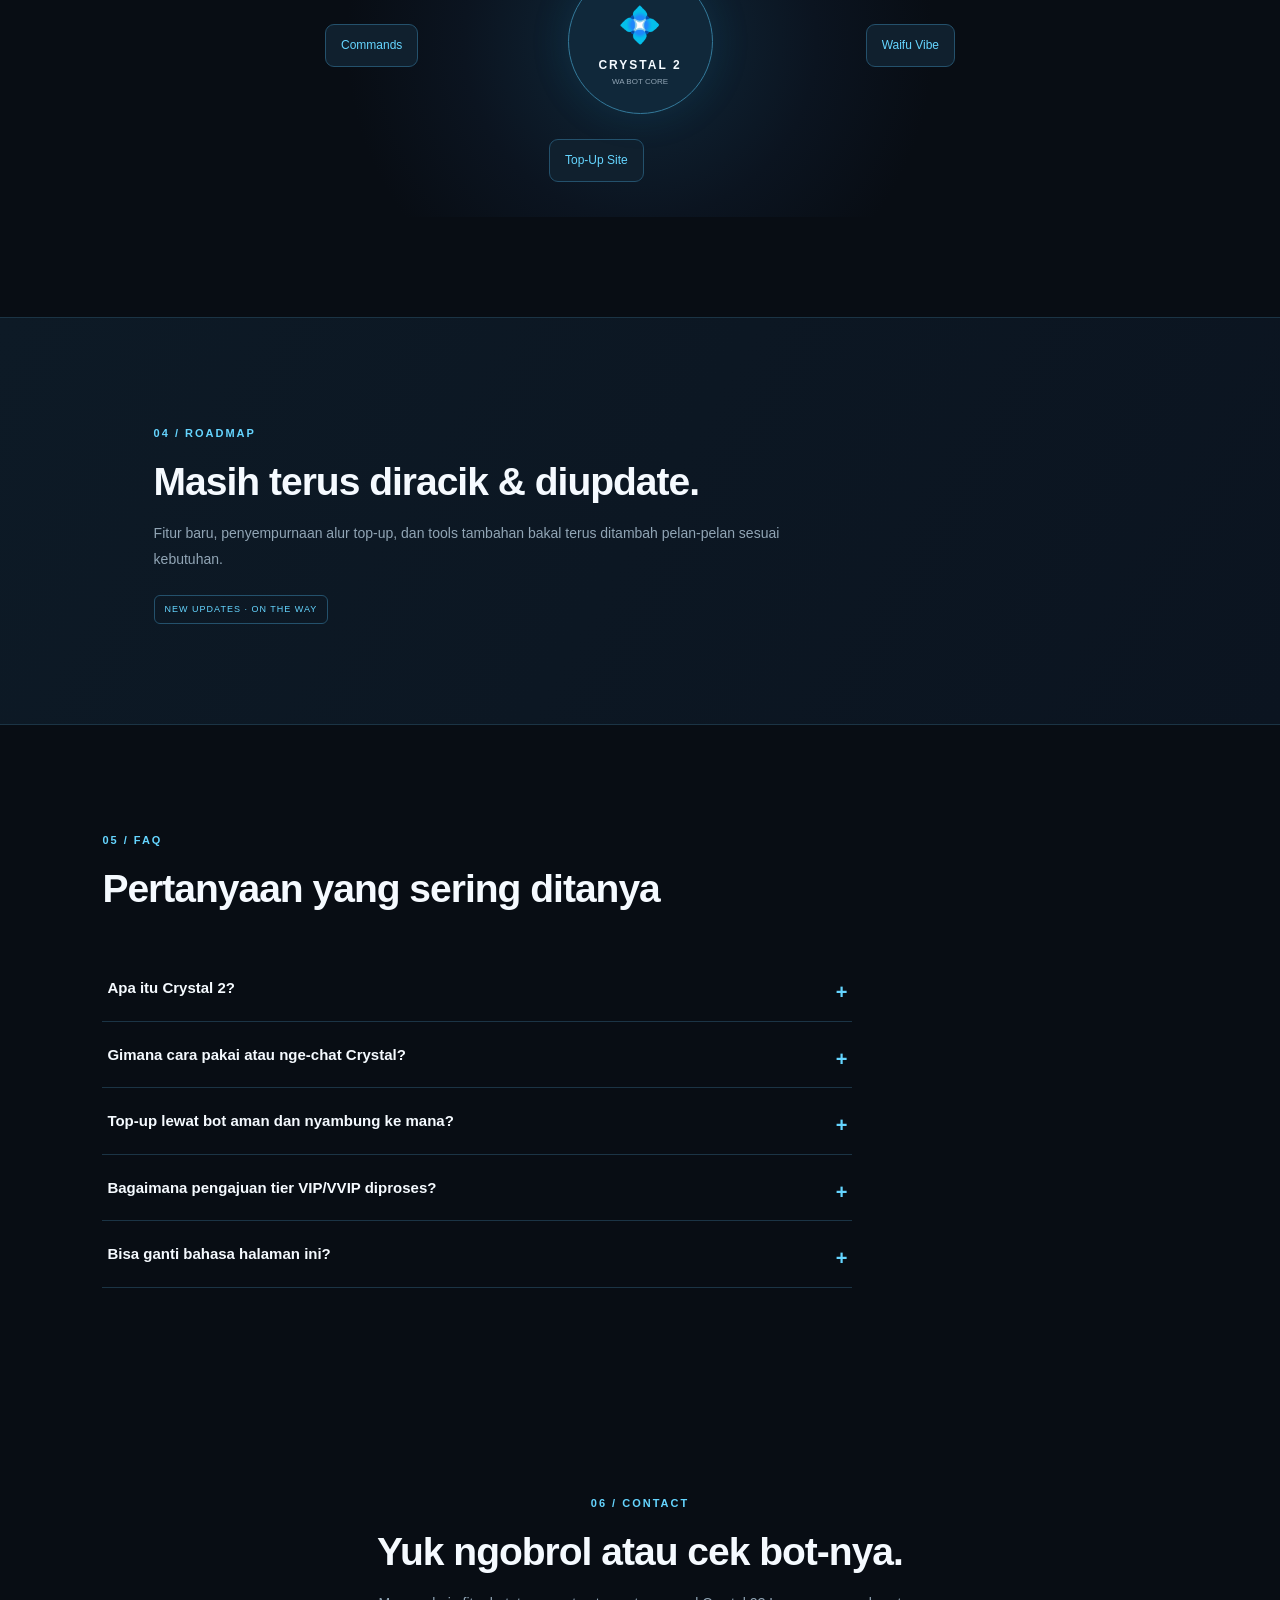
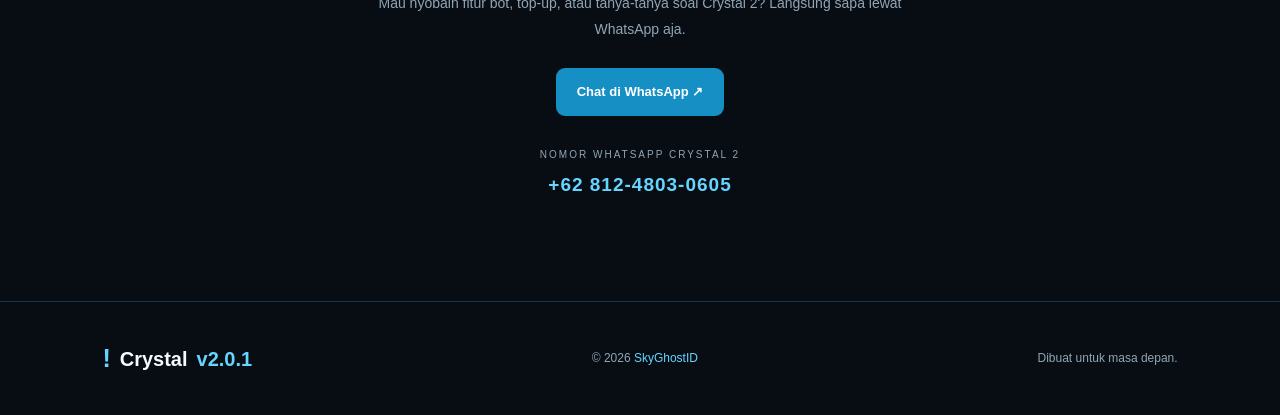
==== commit b43ec099: "Update" ====
--- a/index.html
+++ b/index.html
@@ -1,27 +1 @@
-!<!DOCTYPE html>
-<!--[if lt IE 7]>      <html class="no-js lt-ie9 lt-ie8 lt-ie7"> <![endif]-->
-<!--[if IE 7]>         <html class="no-js lt-ie9 lt-ie8"> <![endif]-->
-<!--[if IE 8]>         <html class="no-js lt-ie9"> <![endif]-->
-<!--[if gt IE 8]>      <html class="no-js"> <!--<![endif]-->
-<html>
-    <head>
-        <meta charset="utf-8">
-        <meta http-equiv="X-UA-Compatible" content="IE=edge">
-        <title>Crystal 2 | Intelligent Digital Enviroment</title>
-        <meta name="description" content="Crystal 2, your intelligent digital companion. Explore commands, services, and connect through WhatsApp."><link rel="icon" href="favicon.ico">
-        <meta name="viewport" content="width=device-width, initial-scale=1">
-        <link rel="stylesheet" href="">
-    </head>
-    <body style="display: flex; flex-direction: column;">
-        <center>
-            <h1>SITE UNDER MAINTENANCE.</h1><br>
-        <a href="https://wa.me/6281248030605">VISIT BOT</a><br>
-        <a href="/cc"> VISIT COMMAND CENTER</a><br>
-        <i> DEV ID: <a href="https://hostinginzel.my.id">Zelion</a>  </i>
-        <!--[if lt IE 7]>
-            <p class="browsehappy">You are using an <strong>outdated</strong> browser. Please <a href="#">upgrade your browser</a> to improve your experience.</p>
-        <![endif]-->
-        </center>
-        <script src="" async defer></script>
-    </body>
-</html>+<!doctype html><html lang="id"><head><meta charset="UTF-8"><meta name="viewport" content="width=device-width,initial-scale=1"><meta name="theme-color" content="#080d14"><title>Crystal 2 | Intelligent Digital Enviroment</title><meta name="description" content="Crystal 2, your intelligent digital companion. Explore commands, services, and connect through WhatsApp."><link rel="icon" href="favicon.ico"><link rel="stylesheet" href="style.css"></head><body><header class="navbar"><a href="#home" class="brand"><span class="brand-icon">💠</span> Crystal<span class="blue">2</span></a><nav class="nav-links" id="navLinks"><a href="#home" data-id="Beranda" data-en="Home">Beranda</a> <a href="#about" data-id="Tentang" data-en="About">Tentang</a> <a href="#features" data-id="Fitur" data-en="Features">Fitur</a> <a href="#services" data-id="Layanan" data-en="Services">Layanan</a> <a href="/cc" data-id="Commands" data-en="Commands">Commands</a> <a href="/fd" data-id="Changelog" data-en="Changelog"></a> <a href="#faq" data-id="FAQ" data-en="FAQ">FAQ</a></nav><div class="nav-actions"><div class="language" aria-label="Language selector"><button id="idBtn" class="active" onclick="setLanguage('id')">ID</button> <span>|</span> <button id="enBtn" onclick="setLanguage('en')">EN</button></div><button class="menu-toggle" id="menuToggle" aria-label="Toggle navigation" aria-expanded="false">☰</button></div></header><main><section class="hero section" id="home"><div class="hero-content"><div class="eyebrow"><span class="pulse"></span>SMART WA BOT & TOP-UP</div><h1>Kenalan sama <span class="blue">Crystal 2.</span><br><span data-id="Bot WA praktis, top-up langsung beres." data-en="Handy WA bot, instant top-up made easy.">Bot WA praktis, top-up langsung beres.</span></h1><p class="hero-description" data-id="Bukan AI raksasa, cuma bot WhatsApp andalan buat bantu aktivitas harian sekaligus top-up cepat yang terhubung langsung ke platform resmi owner." data-en="Not a giant AI—just a reliable WhatsApp bot for daily tasks and fast top-ups connected directly to the owner's official platform."></p><div class="hero-actions"><a href="https://wa.me/6281248030605" class="btn btn-primary" target="_blank" rel="noreferrer" data-id="Chat & Top-Up Sekarang" data-en="Chat & Top-Up Now"></a> <a href="/cc" class="btn btn-secondary" data-id="Lihat Commands" data-en="Explore Commands">Lihat Commands</a> <a href="/fd" class="btn btn-secondary" data-id="Lihat Feeds" data-en="Explore Feeds"></a></div></div><div class="hero-visual"><div class="crystal-orb"><span>💠</span></div><div class="orb-label"><strong>CRYSTAL 2</strong><span>WA BOT & AUTO TOP-UP</span></div></div></section><section class="section" id="about"><div class="section-heading"><span class="eyebrow">01 / ABOUT</span><h2 data-id="Apa Itu Crystal 2?" data-en="What is Crystal 2?">Apa Itu Crystal 2?</h2><p data-id="Crystal 2 berawal dari proyek bot WhatsApp simpel yang diracik biar urusan chat harian dan top-up bisa kelar lebih cepat tanpa ribet pindah-pindah." data-en="Crystal 2 started as a simple WhatsApp bot built to make everyday chats and top-ups faster without jumping all over the place.">Crystal 2 berawal dari proyek bot WhatsApp simpel yang diracik biar urusan chat harian dan top-up bisa kelar lebih cepat tanpa ribet pindah-pindah.</p></div><div class="about-grid"><article class="info-card"><span class="card-icon">✧</span><h3 data-id="Nggak Ribet" data-en="No Hassle">Nggak Ribet</h3><p data-id="Tinggal ketik command di WA, langsung jalan tanpa perlu belajar banyak hal." data-en="Just type a command on WA and go—no steep learning curve.">Tinggal ketik command di WA, langsung jalan tanpa perlu belajar banyak hal.</p></article><article class="info-card"><span class="card-icon">◈</span><h3 data-id="Nyambung Top-Up" data-en="Top-Up Ready">Nyambung Top-Up</h3><p data-id="Terhubung langsung ke web top-up resmi owner biar proses transaksi lebih tertata." data-en="Connected straight to the owner's official top-up site for smoother transactions.">Terhubung langsung ke web top-up resmi owner biar proses transaksi lebih tertata.</p></article><article class="info-card"><span class="card-icon">⌘</span><h3 data-id="Terus Diupdate" data-en="Always Growing">Terus Diupdate</h3><p data-id="Dikembangkan pelan-pelan sesuai kebutuhan user, fitur baru bakal nyusul terus." data-en="Upgraded step by step based on user needs, with more features on the way.">Dikembangkan pelan-pelan sesuai kebutuhan user, fitur baru bakal nyusul terus.</p></article></div></section><section class="section" id="features"><div class="section-heading"><span class="eyebrow">02 / FEATURES</span><h2 data-id="Fitur Andalan Crystal 2" data-en="What Crystal 2 Brings">Fitur Andalan Crystal 2</h2><p data-id="Perpaduan bot WA seru, top-up langsung ke web resmi owner, dan vibe waifu yang bikin chat nggak garing." data-en="A mix of fun WA bot tools, direct top-ups to the owner's official site, and a waifu vibe that keeps chats lively.">Perpaduan bot WA seru, top-up langsung ke web resmi owner, dan vibe waifu yang bikin chat nggak garing.</p></div><div class="feature-grid"><article class="feature-card"><span class="card-icon">✉</span><h3>WhatsApp & Auto Top-Up</h3><p data-id="Bisa dipakai langsung di chat WA buat utilitas harian sekaligus terhubung ke situs top-up resmi owner." data-en="Use it right in WhatsApp for daily utilities while connecting straight to the owner's official top-up site.">Bisa dipakai langsung di chat WA buat utilitas harian sekaligus terhubung ke situs top-up resmi owner.</p><span class="tag">WA & TOP-UP</span></article><article class="feature-card"><span class="card-icon">✧</span><h3>Waifu Vibe & Chat</h3><p data-id="Balasan lebih ekspresif, hangat, dan asik diajak ngobrol—nggak kaku kayak robot kulkas." data-en="More expressive, warm, and fun replies—never stiff like a cold automated bot.">Balasan lebih ekspresif, hangat, dan asik diajak ngobrol—nggak kaku kayak robot kulkas.</p><span class="tag">WAIFU VIBE</span></article><article class="feature-card"><span class="card-icon">⌘</span><h3>Commands & Add-Ons</h3><p data-id="Banyak command praktis, hiburan, dan integrasi modul tambahan yang terus ditambah." data-en="Plenty of handy commands, fun extras, and modular integrations that keep growing.">Banyak command praktis, hiburan, dan integrasi modul tambahan yang terus ditambah.</p><span class="tag">MODULES</span></article></div></section><section class="section" id="services"><div class="section-heading"><span class="eyebrow">03 / SERVICES</span><h2 data-id="Jelajahi layanan" data-en="Explore services">Jelajahi layanan</h2></div><div class="service-list"><article class="service-item"><div><span class="service-number">01</span><h3>Crystal WhatsApp</h3><p data-id="Hubungi Crystal melalui WhatsApp." data-en="Connect with Crystal through WhatsApp.">Hubungi Crystal melalui WhatsApp.</p></div><a href="https://wa.me/6281248030605" target="_blank" rel="noreferrer" class="service-link" aria-label="Open WhatsApp">↗</a></article><article class="service-item"><div><span class="service-number">02</span><h3>Crystal Dashboard</h3><p data-id="Pusat pengelolaan layanan. Dalam pengembangan." data-en="A service management center. In development.">Pusat pengelolaan layanan. Dalam pengembangan.</p></div><span class="coming-soon">COMING SOON</span></article><article class="service-item"><div><span class="service-number">03</span><h3>Crystal API</h3><p data-id="Integrasi teknologi untuk developer. Dalam pengembangan." data-en="Technology integrations for developers. In development.">Integrasi teknologi untuk developer. Dalam pengembangan.</p></div><span class="coming-soon">COMING SOON</span></article></div></section><section class="section ecosystem" id="ecosystem"><div class="section-heading"><span class="eyebrow">03 / HOW IT CONNECTS</span><h2 data-id="Satu bot, nyambung ke mana-mana." data-en="One bot, connected where it counts.">Satu bot, nyambung ke mana-mana.</h2><p data-id="Mulai dari chat WA dengan vibe waifu sampai akses ke situs top-up resmi owner—semuanya dirangkai biar praktis." data-en="From WA chats with a waifu vibe to the owner's official top-up site—everything is wired up to keep things easy.">Mulai dari chat WA dengan vibe waifu sampai akses ke situs top-up resmi owner—semuanya dirangkai biar praktis.</p></div><div class="ecosystem-panel"><div class="eco-center"><span>💠</span><strong>CRYSTAL 2</strong><small>WA BOT CORE</small></div><div class="eco-node node-one">WhatsApp</div><div class="eco-node node-two">Waifu Vibe</div><div class="eco-node node-three">Top-Up Site</div><div class="eco-node node-four">Commands</div></div></section><section class="section developer" id="developer"><div class="developer-content"><span class="eyebrow">04 / ROADMAP</span><h2 data-id="Masih terus diracik & diupdate." data-en="Still tinkering & upgrading.">Masih terus diracik & diupdate.</h2><p data-id="Fitur baru, penyempurnaan alur top-up, dan tools tambahan bakal terus ditambah pelan-pelan sesuai kebutuhan." data-en="New features, smoother top-up flows, and extra tools will keep rolling out bit by bit.">Fitur baru, penyempurnaan alur top-up, dan tools tambahan bakal terus ditambah pelan-pelan sesuai kebutuhan.</p><span class="coming-soon">NEW UPDATES · ON THE WAY</span></div></section><section class="section" id="faq"><div class="section-heading"><span class="eyebrow">05 / FAQ</span><h2 data-id="Pertanyaan yang sering ditanya" data-en="Common questions">Pertanyaan yang sering ditanya</h2></div><div class="faq-list"><details class="faq-item"><summary data-id="Apa itu Crystal 2?" data-en="What is Crystal 2?">Apa itu Crystal 2?</summary><p data-id="Crystal 2 adalah bot WhatsApp dengan sentuhan waifu vibe yang bantu chat harian sekaligus nyambung ke layanan top-up resmi owner." data-en="Crystal 2 is a WhatsApp bot with a waifu vibe that helps with everyday chats while connecting to the owner's official top-up service.">Crystal 2 adalah bot WhatsApp dengan sentuhan waifu vibe yang bantu chat harian sekaligus nyambung ke layanan top-up resmi owner.</p></details><details class="faq-item"><summary data-id="Gimana cara pakai atau nge-chat Crystal?" data-en="How do I chat with Crystal?">Gimana cara pakai atau nge-chat Crystal?</summary><p data-id="Tinggal klik tombol WhatsApp di halaman ini atau langsung chat ke nomor yang tertera." data-en="Just click the WhatsApp button on this page or message the number listed below.">Tinggal klik tombol WhatsApp di halaman ini atau langsung chat ke nomor yang tertera.</p></details><details class="faq-item"><summary data-id="Top-up lewat bot aman dan nyambung ke mana?" data-en="How does bot top-up work?">Top-up lewat bot aman dan nyambung ke mana?</summary><p data-id="Alur top-up terhubung ke situs top-up resmi milik owner, jadi prosesnya lebih terarah dan rapi." data-en="Top-ups connect to the owner's official top-up site so transactions stay organized and clear.">Alur top-up terhubung ke situs top-up resmi milik owner, jadi prosesnya lebih terarah dan rapi.</p></details><details class="faq-item"><summary data-id="Bagaimana pengajuan tier VIP/VVIP diproses?" data-en="How are VIP/VVIP tier applications processed?">Bagaimana pengajuan tier VIP/VVIP diproses?</summary><p data-id="Pengajuan masih dicek manual oleh Owner dulu. Fitur otomatisasi penuhnya bakal menyusul seiring update sistem." data-en="Applications are reviewed by the Owner first. Full automation will roll out as system updates progress.">Pengajuan masih dicek manual oleh Owner dulu. Fitur otomatisasi penuhnya bakal menyusul seiring update sistem.</p></details><details class="faq-item"><summary data-id="Bisa ganti bahasa halaman ini?" data-en="Can I switch the page language?">Bisa ganti bahasa halaman ini?</summary><p data-id="Bisa banget. Klik tombol ID atau EN di bagian navigasi buat ubah bahasanya." data-en="Sure thing. Click the ID or EN buttons in the navigation bar to switch languages.">Bisa banget. Klik tombol ID atau EN di bagian navigasi buat ubah bahasanya.</p></details></div></section><section class="section contact" id="contact"><span class="eyebrow">06 / CONTACT</span><h2 data-id="Yuk ngobrol atau cek bot-nya." data-en="Come say hi or try the bot.">Yuk ngobrol atau cek bot-nya.</h2><p data-id="Mau nyobain fitur bot, top-up, atau tanya-tanya soal Crystal 2? Langsung sapa lewat WhatsApp aja." data-en="Want to try bot features, top up, or ask about Crystal 2? Reach out straight on WhatsApp.">Mau nyobain fitur bot, top-up, atau tanya-tanya soal Crystal 2? Langsung sapa lewat WhatsApp aja.</p><a href="https://wa.me/6281248030605" class="btn btn-primary" target="_blank" rel="noreferrer" data-id="Chat di WhatsApp ↗" data-en="Chat on WhatsApp ↗">Chat di WhatsApp ↗</a><div class="contact-number"><small data-id="NOMOR WHATSAPP CRYSTAL 2" data-en="CRYSTAL 2 WHATSAPP"></small><strong>+62 812-4803-0605</strong></div></section></main><footer class="footer"><a href="#home" class="brand"><span class="brand-icon">!</span>Crystal<span class="blue">v2.0.1</span></a><p>© 2026 <a href="https://hostinginzel.my.id" target="_blank" rel="noreferrer">SkyGhostID</a></p><span data-id="Dibuat untuk masa depan." data-en="Built for the future.">Dibuat untuk masa depan.</span></footer><div class="toast" id="copyToast" role="status" aria-live="polite"></div><script src="script.js"></script></body></html>
--- a/style.css
+++ b/style.css
@@ -0,0 +1 @@
+:root{--bg:#080d14;--surface:#0d1721;--surface-light:#10283a;--blue:#65d5ff;--blue-main:#168fc5;--text:#f5faff;--muted:#91a5b5;--border:#1b3445}*{margin:0;padding:0;box-sizing:border-box;scroll-behavior:smooth}body{font-family:Arial,sans-serif;background:var(--bg);color:var(--text);line-height:1.7}a{color:inherit;text-decoration:none}button{font-family:inherit}.navbar{position:sticky;top:0;z-index:100;min-height:75px;padding:15px 7%;display:flex;align-items:center;justify-content:space-between;gap:20px;background:rgba(8,13,20,.92);backdrop-filter:blur(16px);border-bottom:1px solid rgba(101,213,255,.08)}.brand{display:inline-flex;align-items:center;gap:9px;font-size:20px;font-weight:700;white-space:nowrap}.brand-icon{color:var(--blue);font-size:25px}.blue{color:var(--blue)}.nav-links{display:flex;align-items:center;gap:25px}.nav-links a{color:var(--muted);font-size:13px;transition:.2s}.nav-links a:hover{color:var(--blue)}.nav-actions{display:flex;align-items:center;gap:15px}.language{display:flex;align-items:center;gap:5px;color:#526575;font-size:12px}.language button{border:0;padding:6px 9px;border-radius:7px;background:0 0;color:#718493;cursor:pointer}.language button.active{background:var(--surface-light);color:var(--blue)}.menu-toggle{display:none;border:1px solid var(--border);background:var(--surface);color:var(--blue);padding:7px 11px;border-radius:8px;cursor:pointer}.section{padding:100px 8%;max-width:1400px;margin:auto}.eyebrow{color:var(--blue);font-size:11px;font-weight:700;letter-spacing:2px}.section-heading{max-width:650px;margin-bottom:42px}.contact h2,.developer h2,.section-heading h2{font-size:clamp(27px, 4vw, 39px);line-height:1.2;margin:14px 0;letter-spacing:-1px}.contact p,.developer p,.section-heading p{color:var(--muted);font-size:14px;line-height:1.9}.hero{min-height:620px;display:grid;grid-template-columns:1.2fr .8fr;align-items:center;gap:50px}.hero-content{max-width:650px}.hero h1{font-size:clamp(36px, 5.5vw, 65px);line-height:1.15;letter-spacing:-2px;margin:25px 0}.hero-description{color:var(--muted);font-size:15px;max-width:500px;line-height:1.9}.pulse{display:inline-block;width:7px;height:7px;border-radius:50%;background:var(--blue);margin-right:7px;box-shadow:0 0 10px var(--blue)}.hero-actions{display:flex;flex-wrap:wrap;gap:12px;margin-top:30px}.btn{display:inline-block;padding:13px 21px;border-radius:9px;font-size:13px;font-weight:700;transition:.2s;text-align:center}.btn-primary{background:var(--blue-main);color:#fff}.btn-primary:hover{background:#20a9e5;transform:translateY(-2px)}.btn-secondary{border:1px solid var(--border);color:var(--muted)}.btn-secondary:hover{border-color:var(--blue);color:var(--blue)}.hero-visual{display:flex;flex-direction:column;align-items:center;justify-content:center;min-height:340px}.crystal-orb{width:210px;height:210px;display:grid;place-items:center;border-radius:50%;background:radial-gradient(circle at 35% 30%,#65d5ff55,transparent 40%),linear-gradient(145deg,#10283a,#0a1725);border:1px solid #24516c;box-shadow:0 0 50px #168fc522,inset 0 0 35px #65d5ff11}.crystal-orb span{color:var(--blue);font-size:90px;text-shadow:0 0 30px #65d5ff88}.orb-label{display:flex;flex-direction:column;text-align:center;margin-top:25px;gap:4px}.orb-label strong{letter-spacing:4px;font-size:12px}.orb-label span{color:var(--muted);font-size:9px;letter-spacing:2px}.about-grid,.feature-grid{display:grid;grid-template-columns:repeat(3,1fr);gap:18px}.feature-card,.info-card{background:var(--surface);border:1px solid var(--border);border-radius:14px;padding:25px;transition:.25s}.feature-card:hover,.info-card:hover{transform:translateY(-4px);border-color:#34799a}.card-icon{display:inline-block;color:var(--blue);font-size:25px;margin-bottom:15px}.feature-card h3,.info-card h3{font-size:17px;margin-bottom:9px}.feature-card p,.info-card p{color:var(--muted);font-size:13px;line-height:1.8}.tag{display:inline-block;margin-top:18px;color:var(--blue);font-size:9px;letter-spacing:1.5px}.service-list{border-top:1px solid var(--border)}.service-item{display:flex;justify-content:space-between;align-items:center;gap:20px;padding:24px 10px;border-bottom:1px solid var(--border)}.service-number{color:var(--blue);font-size:11px}.service-item h3{font-size:18px;margin:5px 0}.service-item p{color:var(--muted);font-size:13px}.service-link{width:38px;height:38px;display:grid;place-items:center;border:1px solid var(--border);border-radius:50%;color:var(--blue);font-size:18px}.coming-soon{color:var(--blue);border:1px solid #24516c;border-radius:6px;padding:6px 10px;font-size:9px;letter-spacing:1px;white-space:nowrap}.ecosystem-panel{position:relative;min-height:350px;max-width:700px;margin:0 auto;display:flex;align-items:center;justify-content:center;background:radial-gradient(circle,#10283a 0,#0b1420 45%,transparent 75%)}.eco-center{width:145px;height:145px;border-radius:50%;border:1px solid #34799a;background:#10283a;display:flex;align-items:center;justify-content:center;flex-direction:column;box-shadow:0 0 40px #168fc522;z-index:2}.eco-center span{color:var(--blue);font-size:35px}.eco-center strong{font-size:12px;letter-spacing:2px}.eco-center small{font-size:8px;color:var(--muted)}.eco-node{position:absolute;background:#10202e;border:1px solid #24516c;color:var(--blue);border-radius:9px;padding:10px 15px;font-size:12px}.node-one{top:12%;left:40%}.node-two{top:45%;right:5%}.node-three{bottom:10%;left:37%}.node-four{top:45%;left:5%}.developer{background:linear-gradient(120deg,#0d1a26,#0b1420);border-top:1px solid var(--border);border-bottom:1px solid var(--border);max-width:none;padding-left:12%;padding-right:12%}.developer-content{max-width:650px}.developer .coming-soon{display:inline-block;margin-top:22px}.faq-list{max-width:750px}.faq-item{border-bottom:1px solid var(--border);padding:20px 5px}.faq-item summary{cursor:pointer;font-size:15px;font-weight:700;list-style:none}.faq-item summary::-webkit-details-marker{display:none}.faq-item summary::after{content:"+";float:right;color:var(--blue);font-size:20px}.faq-item[open] summary::after{content:"−"}.faq-item p{color:var(--muted);font-size:13px;line-height:1.8;padding-top:15px}.contact{text-align:center;max-width:750px}.contact p{margin-bottom:25px}.contact-number{display:flex;flex-direction:column;gap:6px;margin-top:30px}.contact-number small{color:var(--muted);font-size:10px;letter-spacing:2px}.contact-number strong{color:var(--blue);font-size:19px;letter-spacing:1px}.footer{padding:35px 8%;border-top:1px solid var(--border);display:flex;align-items:center;justify-content:space-between;gap:20px;flex-wrap:wrap}.footer p,.footer>span{color:var(--muted);font-size:12px}.footer p a{color:var(--blue)}@media (max-width:850px){.navbar{padding:15px 5%}.nav-links{gap:13px}.nav-links a{font-size:11px}.hero{gap:20px}}@media (max-width:680px){.navbar{min-height:68px}.menu-toggle{display:block}.nav-links{display:none;position:absolute;top:68px;left:0;right:0;padding:20px 7%;flex-direction:column;align-items:flex-start;background:#0b1420;border-bottom:1px solid var(--border)}.nav-links.open{display:flex}.nav-links a{font-size:14px;width:100%;padding:7px 0}.hero{grid-template-columns:1fr;padding-top:75px;text-align:center}.hero-description{margin:auto}.hero-actions{justify-content:center}.hero-visual{min-height:260px}.crystal-orb{width:160px;height:160px}.crystal-orb span{font-size:70px}.section{padding:75px 7%}.about-grid,.feature-grid{grid-template-columns:1fr}.ecosystem-panel{min-height:310px}.node-one{top:8%;left:34%}.node-two{right:0}.node-three{bottom:8%;left:30%}.node-four{left:0}.developer{padding-left:7%;padding-right:7%}.footer{justify-content:center;text-align:center;flex-direction:column}}@media (max-width:380px){.brand{font-size:17px}.language button{padding:5px}.nav-actions{gap:8px}.eco-node{font-size:10px;padding:8px}}.commands-section{border-top:1px solid rgba(101,213,255,.06)}.command-intro{display:flex;align-items:center;justify-content:space-between;gap:24px;padding:28px;margin-bottom:24px;border:1px solid #24516c;border-radius:16px;background:radial-gradient(circle at 90% 10%,#168fc522,transparent 38%),var(--surface)}.command-category,.command-kicker{color:var(--blue);font-size:9px;font-weight:700;letter-spacing:1.7px}.command-intro h3{font-size:22px;margin:8px 0}.command-intro p{color:var(--muted);font-size:13px;max-width:620px}.copy-command{display:inline-flex;align-items:center;justify-content:center;gap:10px;flex-shrink:0;padding:9px 12px;border:1px solid #24516c;border-radius:8px;background:#10283a;color:var(--blue);font-size:11px;cursor:pointer;transition:.2s}.copy-command:hover{border-color:var(--blue);background:#15364c}.copy-command code{color:var(--text);font-size:13px}.command-toolbar{display:flex;align-items:center;justify-content:space-between;gap:18px;margin-bottom:22px}.command-filters{display:flex;flex-wrap:wrap;gap:8px}.filter-btn{padding:8px 13px;border:1px solid var(--border);border-radius:20px;background:0 0;color:var(--muted);font-size:11px;cursor:pointer;transition:.2s}.filter-btn.active,.filter-btn:hover{border-color:#34799a;background:#10283a;color:var(--blue)}.command-search input{width:205px;padding:10px 13px;border:1px solid var(--border);border-radius:9px;outline:0;background:var(--surface);color:var(--text);font:inherit;font-size:12px}.command-search input:focus{border-color:var(--blue-main)}.command-search input::placeholder{color:#718493}.command-grid{display:grid;grid-template-columns:repeat(2,minmax(0,1fr));gap:18px}.command-card{min-width:0;padding:23px;border:1px solid var(--border);border-radius:14px;background:var(--surface);transition:.2s}.command-card:hover{border-color:#34799a;transform:translateY(-3px)}.command-card[hidden]{display:none!important}.command-card-top{display:flex;align-items:center;justify-content:space-between;margin-bottom:12px}.command-symbol{color:var(--blue);font-size:22px}.command-card h3{margin-bottom:7px;font-size:17px}.command-card>p{min-height:44px;color:var(--muted);font-size:12px;line-height:1.8}.command-list{display:grid;gap:7px;margin-top:18px}.command-line{display:flex;align-items:center;justify-content:space-between;gap:10px;padding:8px 10px;border:1px solid rgba(101,213,255,.08);border-radius:7px;background:#09121b}.command-line code{min-width:0;overflow-wrap:anywhere;color:#d9f5ff;font-size:11px}.command-line .copy-command{padding:5px 8px;font-size:10px}.approval-note{margin-top:18px;padding:14px;border:1px solid #24516c;border-radius:9px;background:#0b1d2b}.approval-note strong{color:var(--blue);font-size:12px}.approval-note p,.command-footnote{display:block;margin-top:6px;color:var(--muted);font-size:11px;line-height:1.8}.status-pills{display:flex;flex-wrap:wrap;gap:6px;margin-top:11px}.status-pills span{padding:4px 7px;border:1px solid var(--border);border-radius:5px;color:#b8d7e6;font-size:8px;letter-spacing:1px}.text-link{display:inline-block;margin-top:17px;color:var(--blue);font-size:11px}.no-results{padding:25px;color:var(--muted);text-align:center}.no-results[hidden]{display:none}.command-disclaimer{display:flex;align-items:flex-start;gap:10px;max-width:850px;margin:24px auto 0;padding:14px 16px;border:1px solid var(--border);border-radius:9px;background:rgba(13,23,33,.7)}.command-disclaimer .pulse{flex-shrink:0;margin-top:7px}.command-disclaimer p{color:var(--muted);font-size:11px;line-height:1.8}.toast{position:fixed;z-index:200;left:50%;bottom:24px;max-width:calc(100% - 32px);padding:11px 16px;border:1px solid #34799a;border-radius:9px;background:#10283a;color:var(--text);font-size:12px;opacity:0;pointer-events:none;transform:translate(-50%,12px);transition:.2s}.toast.show{opacity:1;transform:translate(-50%,0)}.sr-only{position:absolute;width:1px;height:1px;padding:0;margin:-1px;overflow:hidden;clip:rect(0,0,0,0);white-space:nowrap;border:0}@media (max-width:850px){.command-toolbar{align-items:flex-start;flex-direction:column}.command-search,.command-search input{width:100%}}@media (max-width:680px){.command-intro{align-items:flex-start;flex-direction:column;padding:21px}.command-grid{grid-template-columns:1fr}.command-card>p{min-height:0}.command-filters{gap:6px}.filter-btn{padding:7px 10px}}@media (prefers-reduced-motion:reduce){*,::after,::before{scroll-behavior:auto!important;transition-duration:NaNs!important;animation-duration:NaNs!important}}
